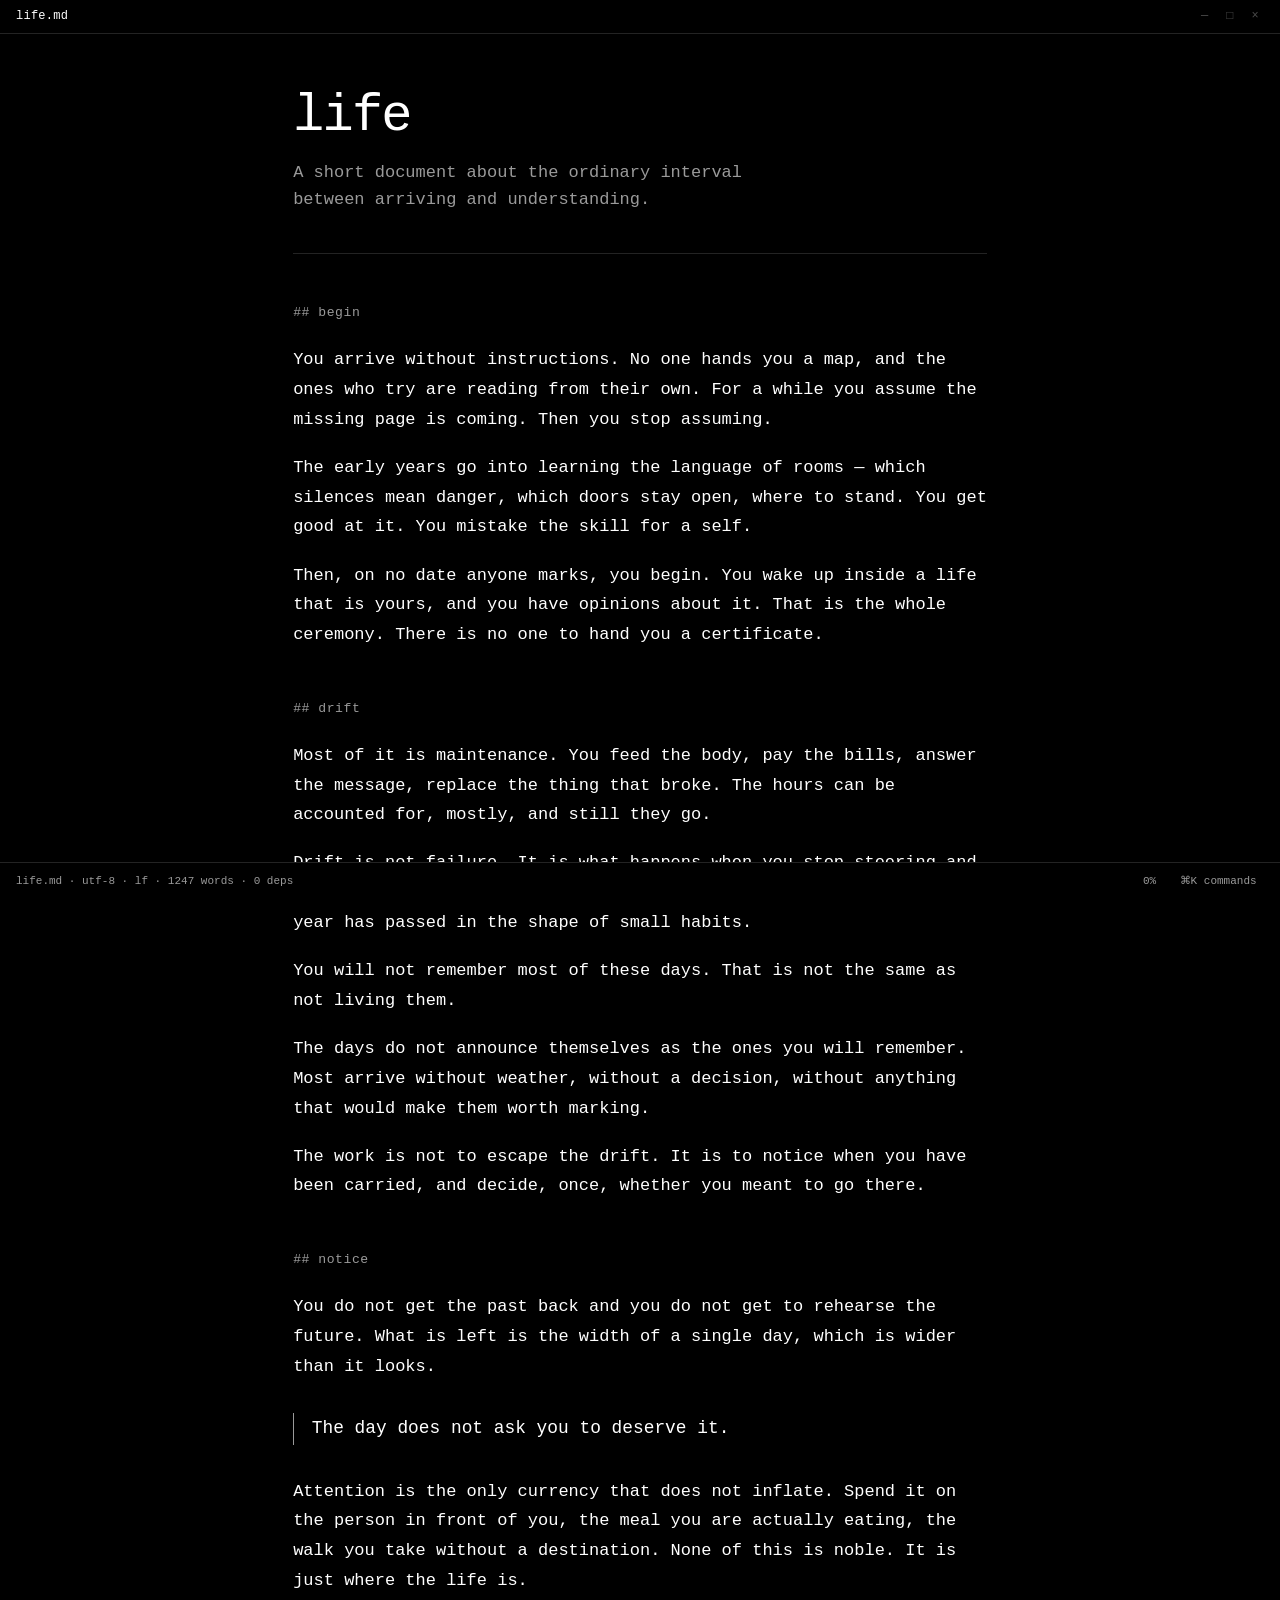
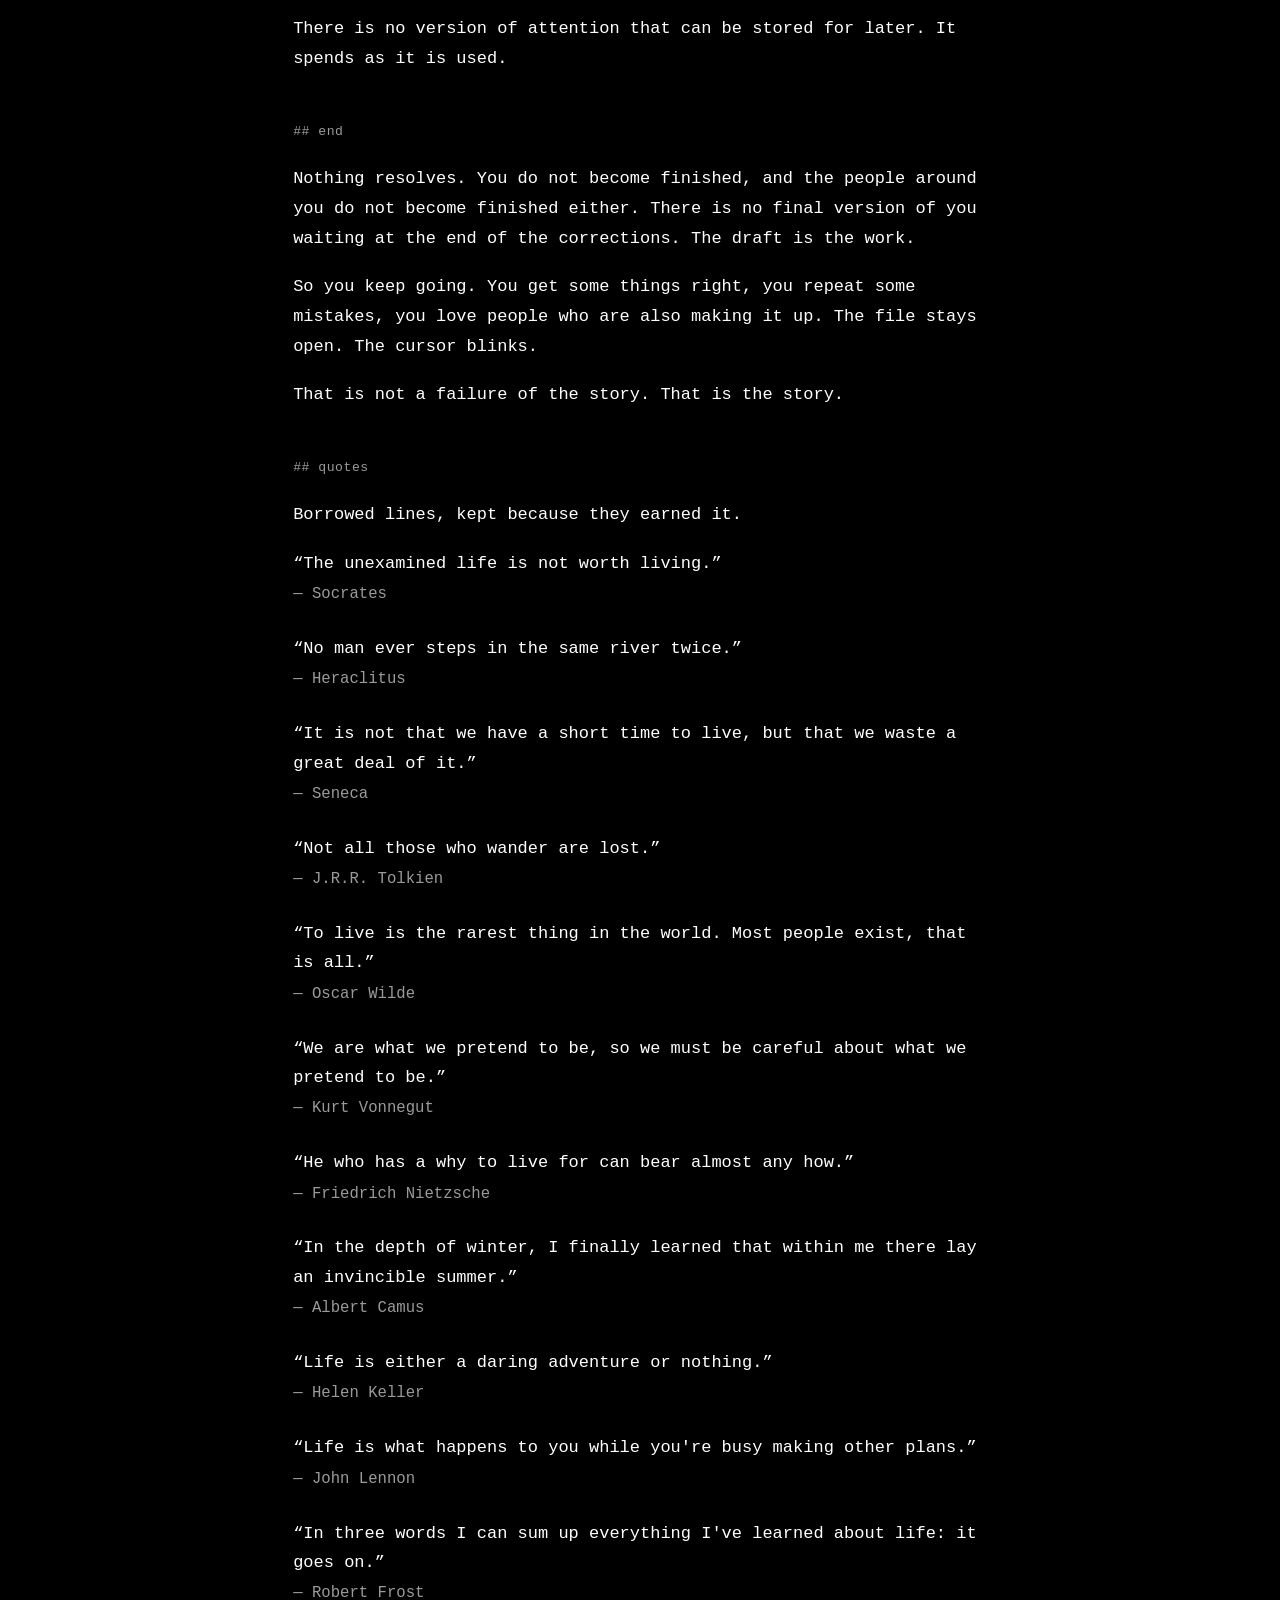
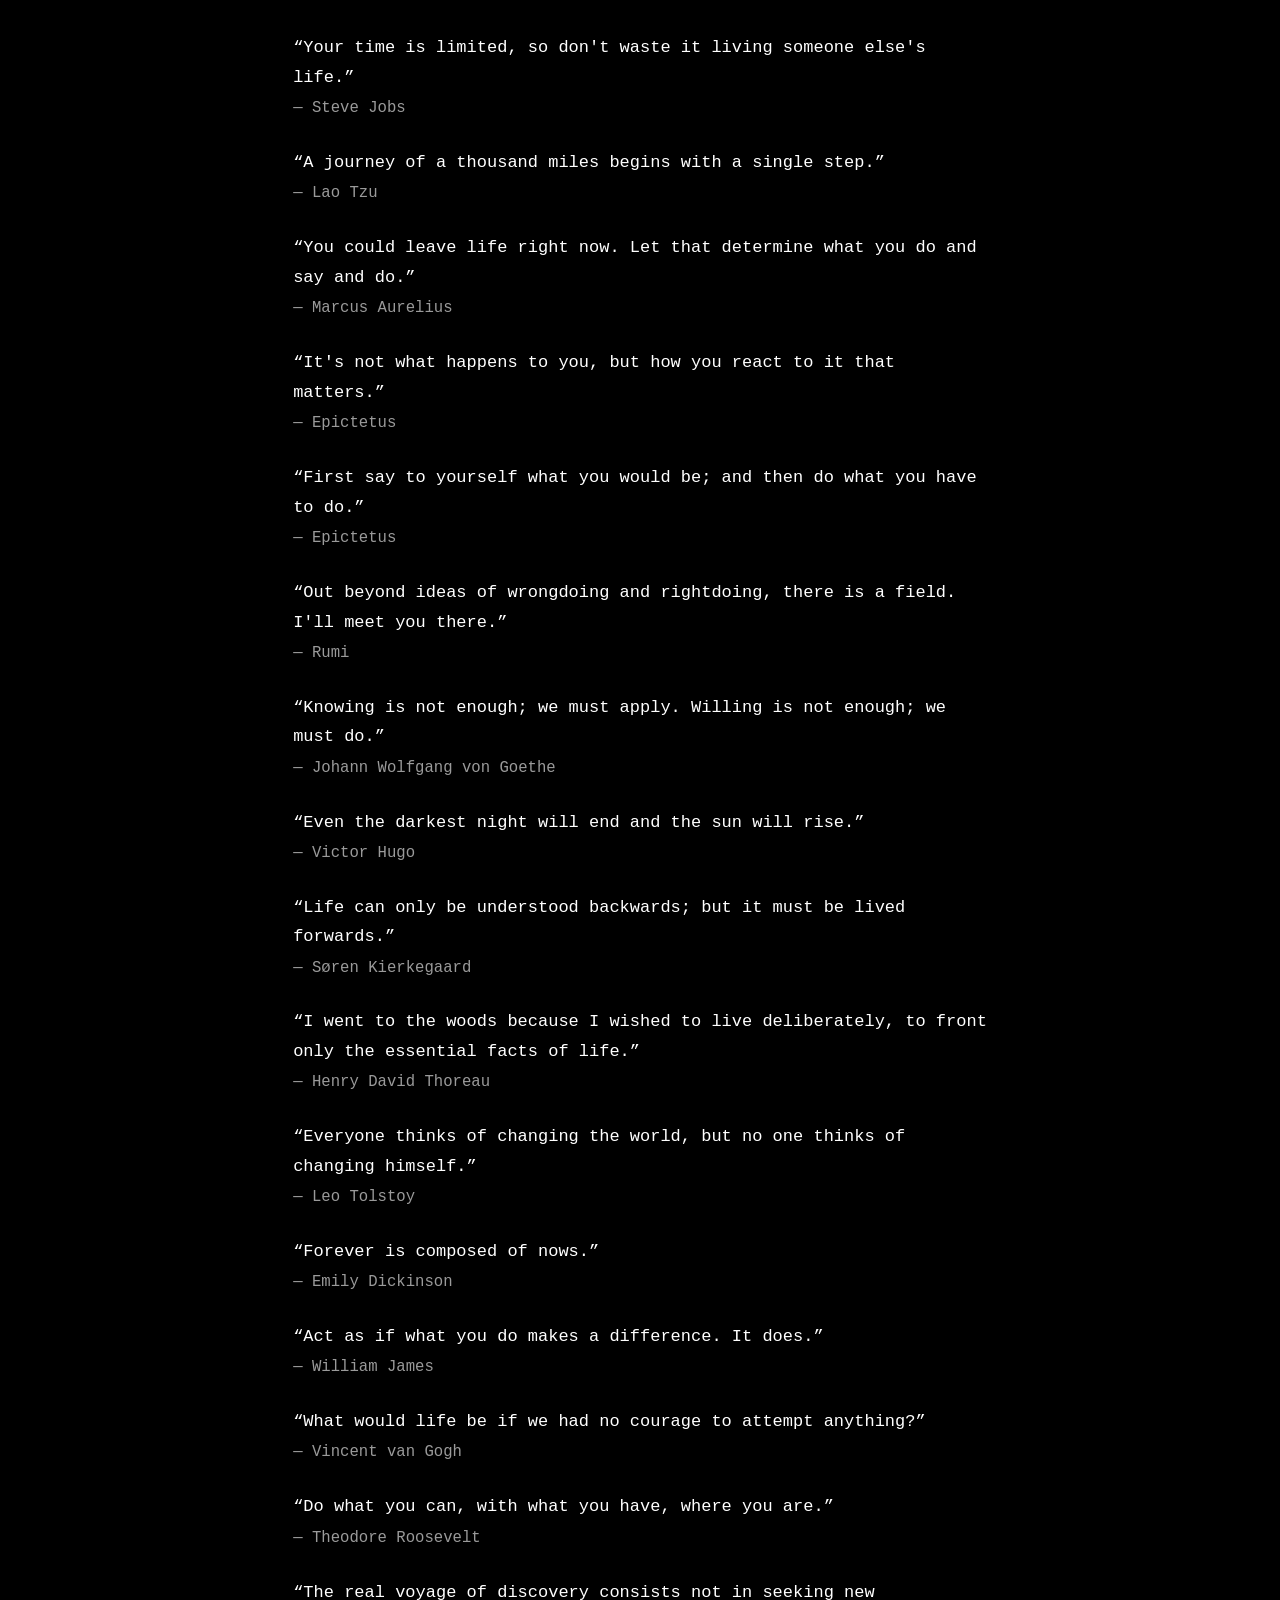
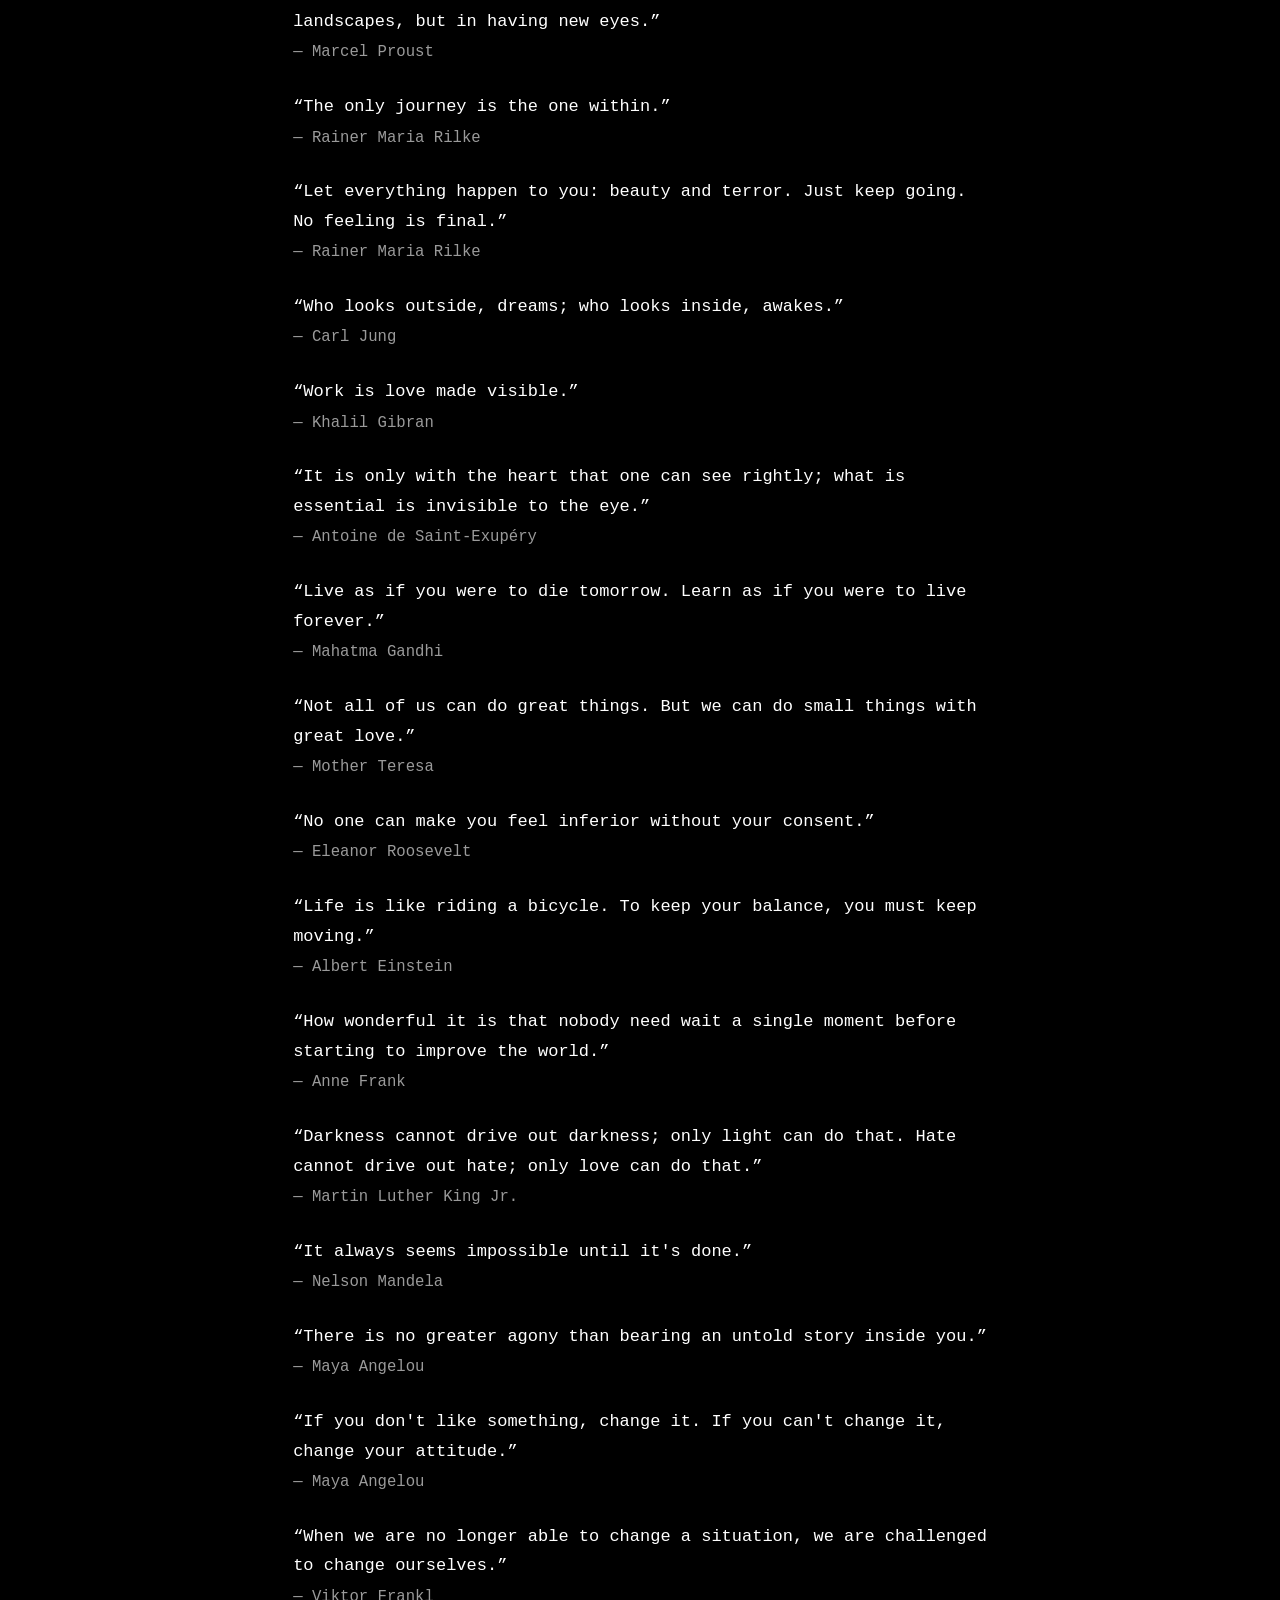
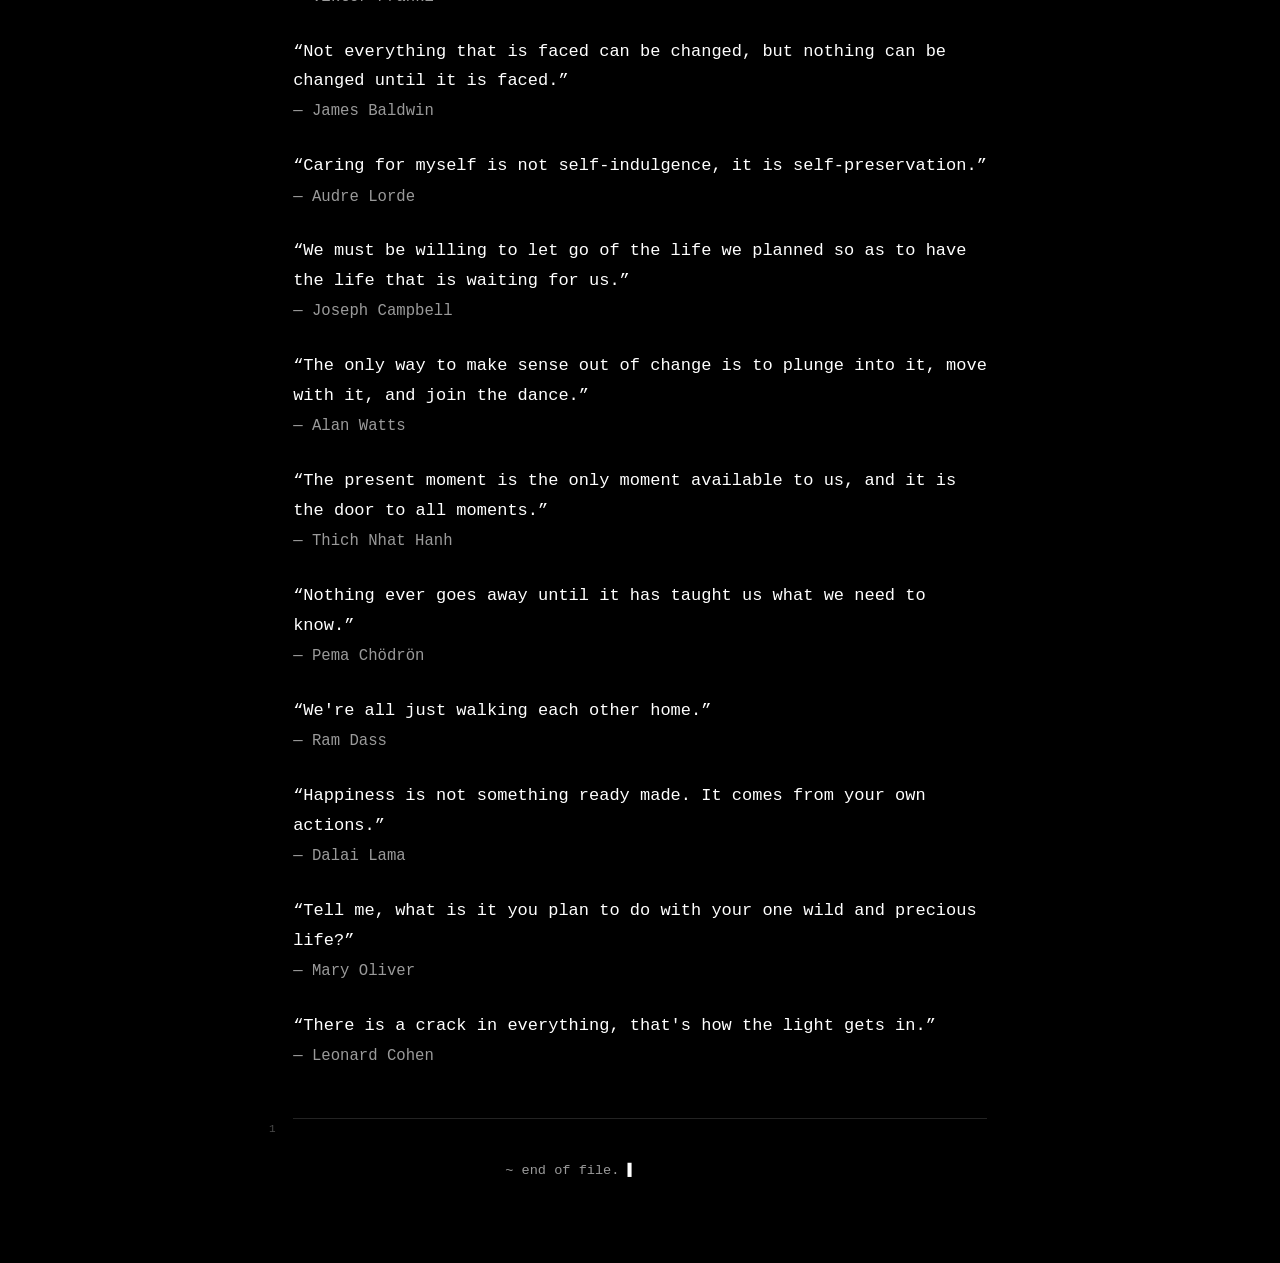
==== index.html @ 29f6c539 "feat: expand quotes section to 52 attributed lines" ====
<!doctype html>
<html lang="en">
<head>
  <meta charset="utf-8">
  <meta name="viewport" content="width=device-width, initial-scale=1">
  <title>life — a file</title>
  <meta name="description" content="A short, monochrome single page about arriving, drifting, and noticing.">
  <meta name="theme-color" content="#000000">
  <meta property="og:title" content="life — a file">
  <meta property="og:description" content="A short, monochrome single page about arriving, drifting, and noticing.">
  <meta property="og:type" content="website">
  <link rel="icon" href="data:image/svg+xml,%3Csvg xmlns='http://www.w3.org/2000/svg' viewBox='0 0 16 16'%3E%3Crect width='16' height='16' fill='%23000'/%3E%3Crect x='3' y='7' width='10' height='2' fill='%23fff'/%3E%3Crect x='11' y='4' width='2' height='5' fill='%23fff'/%3E%3C/svg%3E">
  <link rel="stylesheet" href="style.css">
  <script>
    try {
      if (localStorage.getItem('life:invert') === '1') {
        document.documentElement.setAttribute('data-inverted', '');
        var m = document.querySelector('meta[name="theme-color"]');
        if (m) m.setAttribute('content', '#ffffff');
      }
    } catch (e) {}
  </script>
</head>
<body>
  <a class="skip" href="#main">Skip to content</a>

  <header class="titlebar">
    <span class="filename">life.md</span>
    <span class="winbtns" aria-hidden="true">— □ ×</span>
  </header>

  <main id="main">
    <article class="doc">

      <section class="hero" aria-labelledby="title">
        <div class="hero-text">
          <h1 id="title">life</h1>
          <p class="lede">A short document about the ordinary interval between arriving and understanding.</p>
        </div>
      </section>

      <section id="begin" aria-labelledby="h-begin">
        <h2 id="h-begin">## begin</h2>
        <p>You arrive without instructions. No one hands you a map, and the ones who try are reading from their own. For a while you assume the missing page is coming. Then you stop assuming.</p>
        <p>The early years go into learning the language of rooms — which silences mean danger, which doors stay open, where to stand. You get good at it. You mistake the skill for a self.</p>
        <p>Then, on no date anyone marks, you begin. You wake up inside a life that is yours, and you have opinions about it. That is the whole ceremony. There is no one to hand you a certificate.</p>
      </section>

      <section id="drift" aria-labelledby="h-drift">
        <h2 id="h-drift">## drift</h2>
        <p>Most of it is maintenance. You feed the body, pay the bills, answer the message, replace the thing that broke. The hours can be accounted for, mostly, and still they go.</p>
        <p>Drift is not failure. It is what happens when you stop steering and the current is kind enough to keep you afloat. You look up and a year has passed in the shape of small habits.</p>
        <p>You will not remember most of these days. That is not the same as not living them.</p>
        <p>The days do not announce themselves as the ones you will remember. Most arrive without weather, without a decision, without anything that would make them worth marking.</p>
        <p>The work is not to escape the drift. It is to notice when you have been carried, and decide, once, whether you meant to go there.</p>
      </section>

      <section id="notice" aria-labelledby="h-notice">
        <h2 id="h-notice">## notice</h2>
        <p>You do not get the past back and you do not get to rehearse the future. What is left is the width of a single day, which is wider than it looks.</p>
        <blockquote><p>The day does not ask you to deserve it.</p></blockquote>
        <p>Attention is the only currency that does not inflate. Spend it on the person in front of you, the meal you are actually eating, the walk you take without a destination. None of this is noble. It is just where the life is.</p>
        <p>There is no version of attention that can be stored for later. It spends as it is used.</p>
      </section>

      <section id="end" aria-labelledby="h-end">
        <h2 id="h-end">## end</h2>
        <p>Nothing resolves. You do not become finished, and the people around you do not become finished either. There is no final version of you waiting at the end of the corrections. The draft is the work.</p>
        <p>So you keep going. You get some things right, you repeat some mistakes, you love people who are also making it up. The file stays open. The cursor blinks.</p>
        <p>That is not a failure of the story. That is the story.</p>
      </section>

      <section id="quotes" aria-labelledby="h-quotes">
        <h2 id="h-quotes">## quotes</h2>
        <p>Borrowed lines, kept because they earned it.</p>
        <p class="quote">&ldquo;The unexamined life is not worth living.&rdquo;<span class="quote-by">&mdash; Socrates</span></p>
        <p class="quote">&ldquo;No man ever steps in the same river twice.&rdquo;<span class="quote-by">&mdash; Heraclitus</span></p>
        <p class="quote">&ldquo;It is not that we have a short time to live, but that we waste a great deal of it.&rdquo;<span class="quote-by">&mdash; Seneca</span></p>
        <p class="quote">&ldquo;Not all those who wander are lost.&rdquo;<span class="quote-by">&mdash; J.R.R. Tolkien</span></p>
        <p class="quote">&ldquo;To live is the rarest thing in the world. Most people exist, that is all.&rdquo;<span class="quote-by">&mdash; Oscar Wilde</span></p>
        <p class="quote">&ldquo;We are what we pretend to be, so we must be careful about what we pretend to be.&rdquo;<span class="quote-by">&mdash; Kurt Vonnegut</span></p>
        <p class="quote">&ldquo;He who has a why to live for can bear almost any how.&rdquo;<span class="quote-by">&mdash; Friedrich Nietzsche</span></p>
        <p class="quote">&ldquo;In the depth of winter, I finally learned that within me there lay an invincible summer.&rdquo;<span class="quote-by">&mdash; Albert Camus</span></p>
        <p class="quote">&ldquo;Life is either a daring adventure or nothing.&rdquo;<span class="quote-by">&mdash; Helen Keller</span></p>
        <p class="quote">&ldquo;Life is what happens to you while you're busy making other plans.&rdquo;<span class="quote-by">&mdash; John Lennon</span></p>
        <p class="quote">&ldquo;In three words I can sum up everything I've learned about life: it goes on.&rdquo;<span class="quote-by">&mdash; Robert Frost</span></p>
        <p class="quote">&ldquo;Your time is limited, so don't waste it living someone else's life.&rdquo;<span class="quote-by">&mdash; Steve Jobs</span></p>
        <p class="quote">&ldquo;A journey of a thousand miles begins with a single step.&rdquo;<span class="quote-by">&mdash; Lao Tzu</span></p>
        <p class="quote">&ldquo;You could leave life right now. Let that determine what you do and say and do.&rdquo;<span class="quote-by">&mdash; Marcus Aurelius</span></p>
        <p class="quote">&ldquo;It's not what happens to you, but how you react to it that matters.&rdquo;<span class="quote-by">&mdash; Epictetus</span></p>
        <p class="quote">&ldquo;First say to yourself what you would be; and then do what you have to do.&rdquo;<span class="quote-by">&mdash; Epictetus</span></p>
        <p class="quote">&ldquo;Out beyond ideas of wrongdoing and rightdoing, there is a field. I'll meet you there.&rdquo;<span class="quote-by">&mdash; Rumi</span></p>
        <p class="quote">&ldquo;Knowing is not enough; we must apply. Willing is not enough; we must do.&rdquo;<span class="quote-by">&mdash; Johann Wolfgang von Goethe</span></p>
        <p class="quote">&ldquo;Even the darkest night will end and the sun will rise.&rdquo;<span class="quote-by">&mdash; Victor Hugo</span></p>
        <p class="quote">&ldquo;Life can only be understood backwards; but it must be lived forwards.&rdquo;<span class="quote-by">&mdash; S&oslash;ren Kierkegaard</span></p>
        <p class="quote">&ldquo;I went to the woods because I wished to live deliberately, to front only the essential facts of life.&rdquo;<span class="quote-by">&mdash; Henry David Thoreau</span></p>
        <p class="quote">&ldquo;Everyone thinks of changing the world, but no one thinks of changing himself.&rdquo;<span class="quote-by">&mdash; Leo Tolstoy</span></p>
        <p class="quote">&ldquo;Forever is composed of nows.&rdquo;<span class="quote-by">&mdash; Emily Dickinson</span></p>
        <p class="quote">&ldquo;Act as if what you do makes a difference. It does.&rdquo;<span class="quote-by">&mdash; William James</span></p>
        <p class="quote">&ldquo;What would life be if we had no courage to attempt anything?&rdquo;<span class="quote-by">&mdash; Vincent van Gogh</span></p>
        <p class="quote">&ldquo;Do what you can, with what you have, where you are.&rdquo;<span class="quote-by">&mdash; Theodore Roosevelt</span></p>
        <p class="quote">&ldquo;The real voyage of discovery consists not in seeking new landscapes, but in having new eyes.&rdquo;<span class="quote-by">&mdash; Marcel Proust</span></p>
        <p class="quote">&ldquo;The only journey is the one within.&rdquo;<span class="quote-by">&mdash; Rainer Maria Rilke</span></p>
        <p class="quote">&ldquo;Let everything happen to you: beauty and terror. Just keep going. No feeling is final.&rdquo;<span class="quote-by">&mdash; Rainer Maria Rilke</span></p>
        <p class="quote">&ldquo;Who looks outside, dreams; who looks inside, awakes.&rdquo;<span class="quote-by">&mdash; Carl Jung</span></p>
        <p class="quote">&ldquo;Work is love made visible.&rdquo;<span class="quote-by">&mdash; Khalil Gibran</span></p>
        <p class="quote">&ldquo;It is only with the heart that one can see rightly; what is essential is invisible to the eye.&rdquo;<span class="quote-by">&mdash; Antoine de Saint-Exup&eacute;ry</span></p>
        <p class="quote">&ldquo;Live as if you were to die tomorrow. Learn as if you were to live forever.&rdquo;<span class="quote-by">&mdash; Mahatma Gandhi</span></p>
        <p class="quote">&ldquo;Not all of us can do great things. But we can do small things with great love.&rdquo;<span class="quote-by">&mdash; Mother Teresa</span></p>
        <p class="quote">&ldquo;No one can make you feel inferior without your consent.&rdquo;<span class="quote-by">&mdash; Eleanor Roosevelt</span></p>
        <p class="quote">&ldquo;Life is like riding a bicycle. To keep your balance, you must keep moving.&rdquo;<span class="quote-by">&mdash; Albert Einstein</span></p>
        <p class="quote">&ldquo;How wonderful it is that nobody need wait a single moment before starting to improve the world.&rdquo;<span class="quote-by">&mdash; Anne Frank</span></p>
        <p class="quote">&ldquo;Darkness cannot drive out darkness; only light can do that. Hate cannot drive out hate; only love can do that.&rdquo;<span class="quote-by">&mdash; Martin Luther King Jr.</span></p>
        <p class="quote">&ldquo;It always seems impossible until it's done.&rdquo;<span class="quote-by">&mdash; Nelson Mandela</span></p>
        <p class="quote">&ldquo;There is no greater agony than bearing an untold story inside you.&rdquo;<span class="quote-by">&mdash; Maya Angelou</span></p>
        <p class="quote">&ldquo;If you don't like something, change it. If you can't change it, change your attitude.&rdquo;<span class="quote-by">&mdash; Maya Angelou</span></p>
        <p class="quote">&ldquo;When we are no longer able to change a situation, we are challenged to change ourselves.&rdquo;<span class="quote-by">&mdash; Viktor Frankl</span></p>
        <p class="quote">&ldquo;Not everything that is faced can be changed, but nothing can be changed until it is faced.&rdquo;<span class="quote-by">&mdash; James Baldwin</span></p>
        <p class="quote">&ldquo;Caring for myself is not self-indulgence, it is self-preservation.&rdquo;<span class="quote-by">&mdash; Audre Lorde</span></p>
        <p class="quote">&ldquo;We must be willing to let go of the life we planned so as to have the life that is waiting for us.&rdquo;<span class="quote-by">&mdash; Joseph Campbell</span></p>
        <p class="quote">&ldquo;The only way to make sense out of change is to plunge into it, move with it, and join the dance.&rdquo;<span class="quote-by">&mdash; Alan Watts</span></p>
        <p class="quote">&ldquo;The present moment is the only moment available to us, and it is the door to all moments.&rdquo;<span class="quote-by">&mdash; Thich Nhat Hanh</span></p>
        <p class="quote">&ldquo;Nothing ever goes away until it has taught us what we need to know.&rdquo;<span class="quote-by">&mdash; Pema Ch&ouml;dr&ouml;n</span></p>
        <p class="quote">&ldquo;We're all just walking each other home.&rdquo;<span class="quote-by">&mdash; Ram Dass</span></p>
        <p class="quote">&ldquo;Happiness is not something ready made. It comes from your own actions.&rdquo;<span class="quote-by">&mdash; Dalai Lama</span></p>
        <p class="quote">&ldquo;Tell me, what is it you plan to do with your one wild and precious life?&rdquo;<span class="quote-by">&mdash; Mary Oliver</span></p>
        <p class="quote">&ldquo;There is a crack in everything, that's how the light gets in.&rdquo;<span class="quote-by">&mdash; Leonard Cohen</span></p>
      </section>

      <div class="ending">
        <p class="eof">~ end of file. <span class="cursor" aria-hidden="true">▌</span></p>
      </div>

    </article>
  </main>

  <footer class="statusbar">
    <span class="status-info" aria-hidden="true">life.md · utf-8 · lf · <span id="words">493</span> words · 0 deps</span>
    <span class="status-right">
      <span class="status-info" id="progress" aria-hidden="true">0%</span>
      <button type="button" class="cmd-btn" id="open-palette" aria-haspopup="dialog">⌘K commands</button>
    </span>
  </footer>

  <dialog id="palette" aria-label="Command palette">
    <input id="palette-input" type="text" placeholder="type a command…" autocomplete="off" spellcheck="false" role="combobox" aria-autocomplete="list" aria-controls="palette-list" aria-expanded="true">
    <ul id="palette-list" role="listbox" aria-label="Commands"></ul>
    <p class="palette-hint">↑↓ move · ↵ run · esc close</p>
  </dialog>

  <dialog id="help" aria-label="Keyboard shortcuts">
    <div class="help-body">
      <h2>keys</h2>
      <dl>
        <dt>⌘K / ctrl+k</dt><dd>command palette</dd>
        <dt>j / k</dt><dd>next / previous section</dd>
        <dt>g g</dt><dd>back to top</dd>
        <dt>esc</dt><dd>close</dd>
      </dl>
      <button type="button" class="cmd-btn" id="close-help">close</button>
    </div>
  </dialog>

  <script src="main.js" defer></script>
</body>
</html>
---- style.css ----
/* life — monochrome single page */

:root {
  --bg: #000;
  --fg: #fff;
  --dim: #9a9a9a;
  --faint: #4a4a4a;
  --line: #232323;
  --pad: clamp(1.25rem, 5vw, 4rem);
  --measure: 68ch;
  --font: ui-monospace, "SF Mono", "JetBrains Mono", Menlo, Consolas, "Liberation Mono", monospace;
}

[data-inverted] {
  --bg: #fff;
  --fg: #000;
  --dim: #555;
  --faint: #999;
  --line: #d8d8d8;
}

*,
*::before,
*::after {
  box-sizing: border-box;
}

html {
  background: var(--bg);
  color-scheme: dark;
}

[data-inverted] {
  color-scheme: light;
}

body {
  margin: 0;
  padding-bottom: 3rem;
  background: var(--bg);
  color: var(--fg);
  font-family: var(--font);
  font-size: clamp(0.875rem, 1.4vw, 1.0625rem);
  line-height: 1.75;
  -webkit-font-smoothing: antialiased;
  text-rendering: optimizeLegibility;
}

::selection {
  background: var(--fg);
  color: var(--bg);
}

.skip {
  position: absolute;
  left: -9999px;
  top: 0;
  padding: 0.5rem 1rem;
  background: var(--fg);
  color: var(--bg);
  z-index: 100;
}

.skip:focus {
  left: 0.5rem;
}

:focus-visible {
  outline: 2px solid var(--fg);
  outline-offset: 2px;
}

/* ---------- chrome ---------- */

.titlebar {
  position: sticky;
  top: 0;
  z-index: 10;
  display: flex;
  align-items: center;
  justify-content: space-between;
  height: 34px;
  padding: 0 1rem;
  background: var(--bg);
  border-bottom: 1px solid var(--line);
  font-size: 12px;
  color: var(--dim);
}

.filename {
  color: var(--fg);
  letter-spacing: 0.02em;
}

.winbtns {
  letter-spacing: 0.45em;
  color: var(--faint);
}

/* ---------- document ---------- */

.doc {
  position: relative;
  max-width: calc(var(--measure) + 8.5rem);
  margin: 0 auto;
  padding: 2.5rem max(var(--pad), 4.25rem) 2rem;
}

.doc > * {
  position: relative;
}

.doc [data-line]::before {
  content: attr(data-line);
  position: absolute;
  left: -3.5rem;
  top: 0.42em;
  width: 2.4rem;
  text-align: right;
  font-size: 11px;
  line-height: 1;
  color: var(--faint);
  font-variant-numeric: tabular-nums;
  user-select: none;
}

main section[id] {
  scroll-margin-top: 3.75rem;
}

/* ---------- hero ---------- */

.hero {
  padding: 1rem 0 2.5rem;
  border-bottom: 1px solid var(--line);
}

h1 {
  margin: 0 0 0.9rem;
  font-size: clamp(2rem, 6vw, 3.25rem);
  font-weight: 500;
  line-height: 1.05;
  letter-spacing: -0.035em;
}

.lede {
  max-width: 46ch;
  margin: 0;
  color: var(--dim);
  line-height: 1.6;
}

/* ---------- prose ---------- */

h2 {
  margin: 3rem 0 1.25rem;
  font-size: 0.82rem;
  font-weight: 400;
  letter-spacing: 0.04em;
  color: var(--dim);
}

p {
  margin: 0 0 1.15rem;
  max-width: var(--measure);
}

blockquote {
  margin: 2rem 0;
  padding: 0 0 0 1.1rem;
  border-left: 1px solid var(--dim);
  color: var(--fg);
  font-size: 1.05em;
}

blockquote p {
  margin: 0;
}

/* ---------- ending ---------- */

.ending {
  margin-top: 3rem;
  padding-top: 2.5rem;
  border-top: 1px solid var(--line);
  text-align: center;
}

.eof {
  margin: 0;
  color: var(--dim);
  font-size: 0.85rem;
}

.cursor {
  display: inline-block;
  color: var(--fg);
  animation: blink 1.06s step-end infinite;
}

@keyframes blink {
  0%, 49% { opacity: 1; }
  50%, 100% { opacity: 0; }
}

/* ---------- status bar ---------- */

.statusbar {
  position: fixed;
  right: 0;
  bottom: 0;
  left: 0;
  z-index: 10;
  display: flex;
  align-items: center;
  justify-content: space-between;
  gap: 1rem;
  padding: 0.35rem 1rem;
  background: var(--bg);
  border-top: 1px solid var(--line);
  font-size: 11px;
  color: var(--dim);
}

.status-right {
  display: flex;
  align-items: center;
  gap: 1rem;
}

.cmd-btn {
  padding: 0.15rem 0.4rem;
  background: none;
  border: 1px solid transparent;
  color: var(--dim);
  font: inherit;
  cursor: pointer;
}

.cmd-btn:hover,
.cmd-btn:focus-visible {
  background: var(--fg);
  color: var(--bg);
  border-color: var(--fg);
}

/* ---------- command palette ---------- */

dialog {
  width: min(480px, calc(100vw - 2rem));
  margin: 14vh auto auto;
  padding: 0;
  background: var(--bg);
  color: var(--fg);
  border: 1px solid var(--line);
  font-family: var(--font);
  font-size: 13px;
}

dialog::backdrop {
  background: rgba(0, 0, 0, 0.65);
}

[data-inverted] dialog::backdrop {
  background: rgba(255, 255, 255, 0.6);
}

#palette-input {
  display: block;
  width: 100%;
  padding: 0.9rem 1rem;
  background: transparent;
  border: 0;
  border-bottom: 1px solid var(--line);
  color: var(--fg);
  font: inherit;
  font-size: 14px;
}

#palette-input::placeholder {
  color: var(--faint);
}

#palette-input:focus {
  outline: none;
}

#palette-list {
  max-height: 40vh;
  margin: 0;
  padding: 0.35rem 0;
  overflow-y: auto;
  list-style: none;
}

#palette-list li {
  display: flex;
  align-items: baseline;
  justify-content: space-between;
  gap: 1rem;
  padding: 0.45rem 1rem;
  color: var(--dim);
  cursor: pointer;
}

#palette-list li[aria-selected="true"] {
  background: var(--fg);
  color: var(--bg);
}

#palette-list code {
  color: inherit;
  font-size: 13px;
}

#palette-list span {
  font-size: 11px;
  opacity: 0.8;
}

.palette-hint {
  margin: 0;
  padding: 0.5rem 1rem;
  border-top: 1px solid var(--line);
  color: var(--faint);
  font-size: 11px;
}

.help-body {
  padding: 1.25rem;
}

.help-body h2 {
  margin: 0 0 1rem;
}

.help-body dl {
  display: grid;
  grid-template-columns: auto 1fr;
  gap: 0.4rem 1.25rem;
  margin: 0 0 1.25rem;
  font-size: 12px;
}

.help-body dt {
  color: var(--fg);
}

.help-body dd {
  margin: 0;
  color: var(--dim);
}

/* ---------- utilities ---------- */

.sr-only {
  position: absolute;
  width: 1px;
  height: 1px;
  margin: -1px;
  padding: 0;
  overflow: hidden;
  clip: rect(0 0 0 0);
  white-space: nowrap;
  border: 0;
}

/* ---------- quotes ---------- */

.quote {
  margin: 0 0 1.6rem;
  max-width: var(--measure);
}

.quote-by {
  display: block;
  margin-top: 0.15rem;
  color: var(--dim);
  font-size: 0.92em;
}

/* ---------- responsive ---------- */

@media (max-width: 900px) {
  .doc [data-line]::before {
    display: none;
  }

  .doc {
    padding-left: var(--pad);
    padding-right: var(--pad);
  }
}

@media (max-width: 540px) {
  .statusbar > .status-info {
    display: none;
  }
}

/* ---------- reduced motion ---------- */

@media (prefers-reduced-motion: reduce) {
  *,
  *::before,
  *::after {
    animation-duration: 0.001ms !important;
    animation-iteration-count: 1 !important;
    transition-duration: 0.001ms !important;
    scroll-behavior: auto !important;
  }

  .cursor {
    animation: none;
    opacity: 1;
  }
}

/* ---------- print ---------- */

@media print {
  :root,
  [data-inverted] {
    --bg: #fff;
    --fg: #000;
    --dim: #444;
    --line: #bbb;
  }

  body {
    padding: 0;
  }

  .titlebar,
  .statusbar,
  .skip,
  dialog,
  .cursor {
    display: none !important;
  }

  .doc [data-line]::before {
    display: none;
  }

  a {
    color: inherit;
  }
}
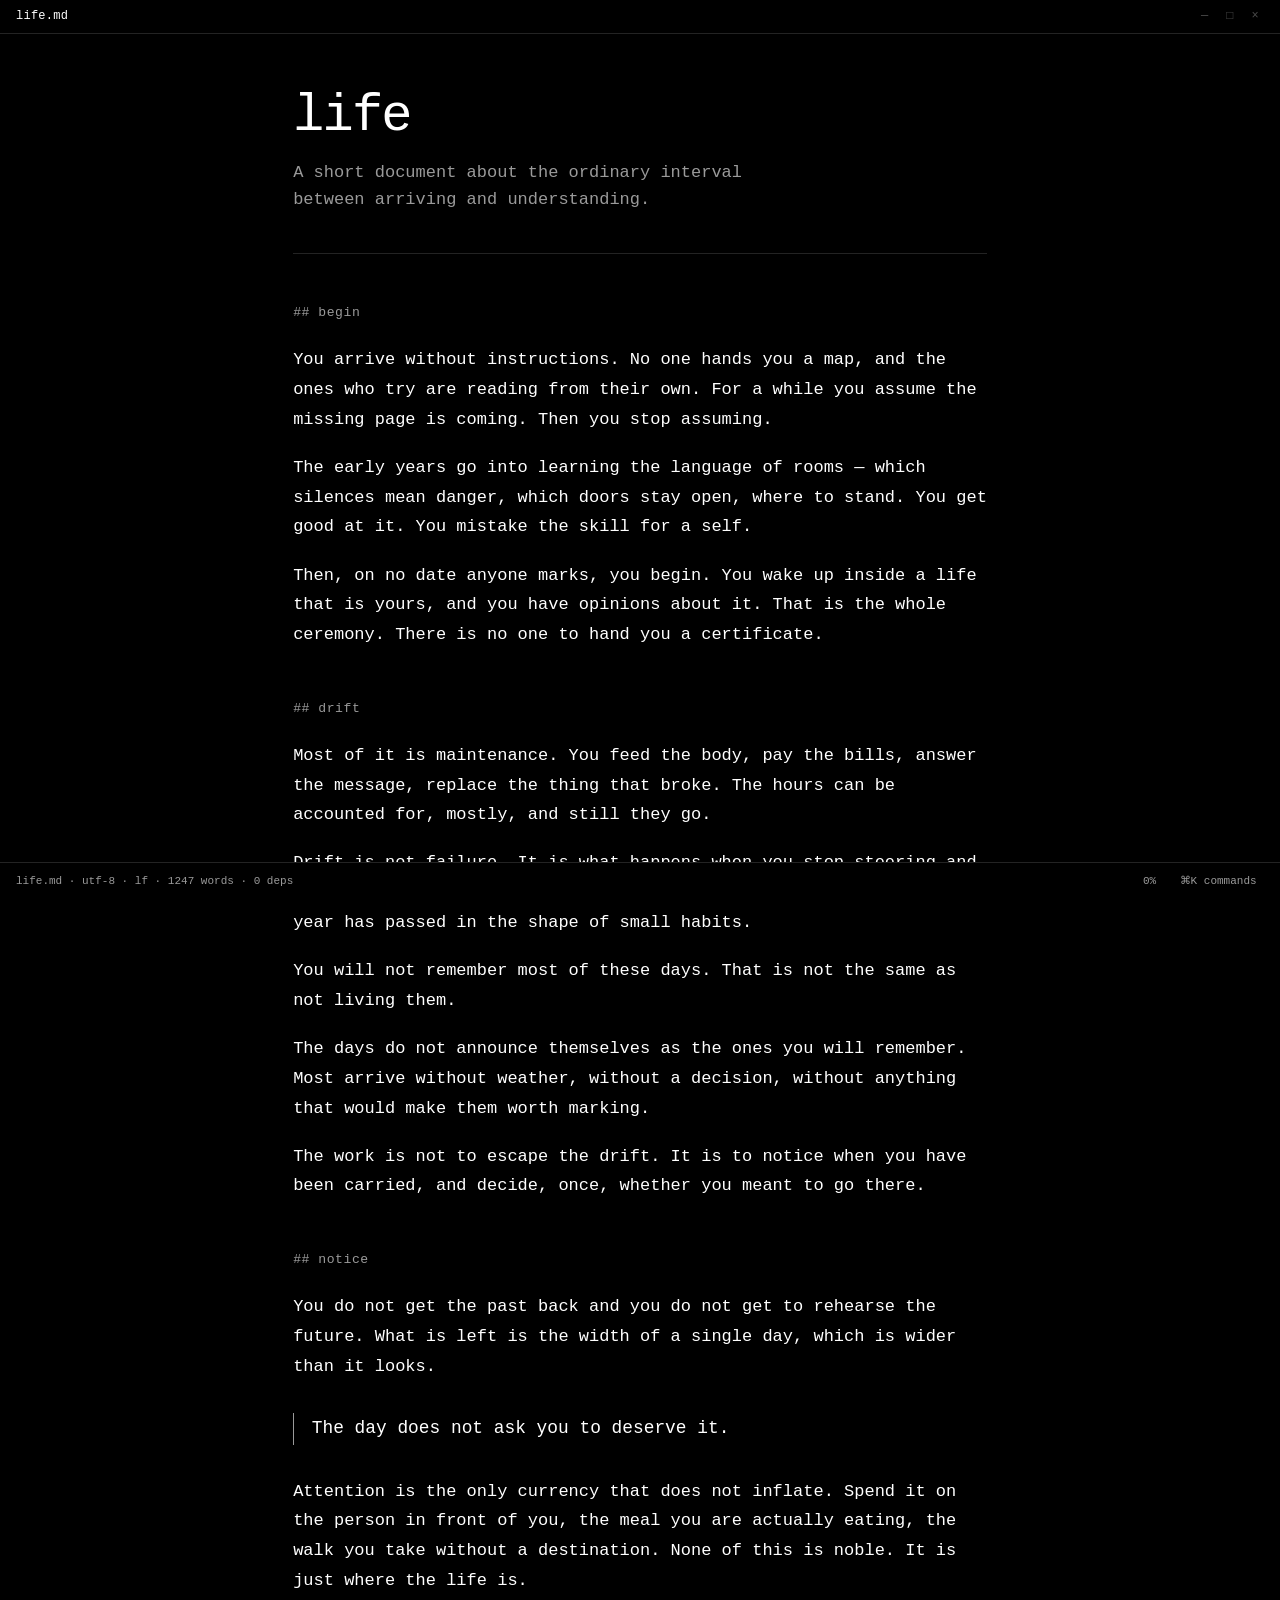
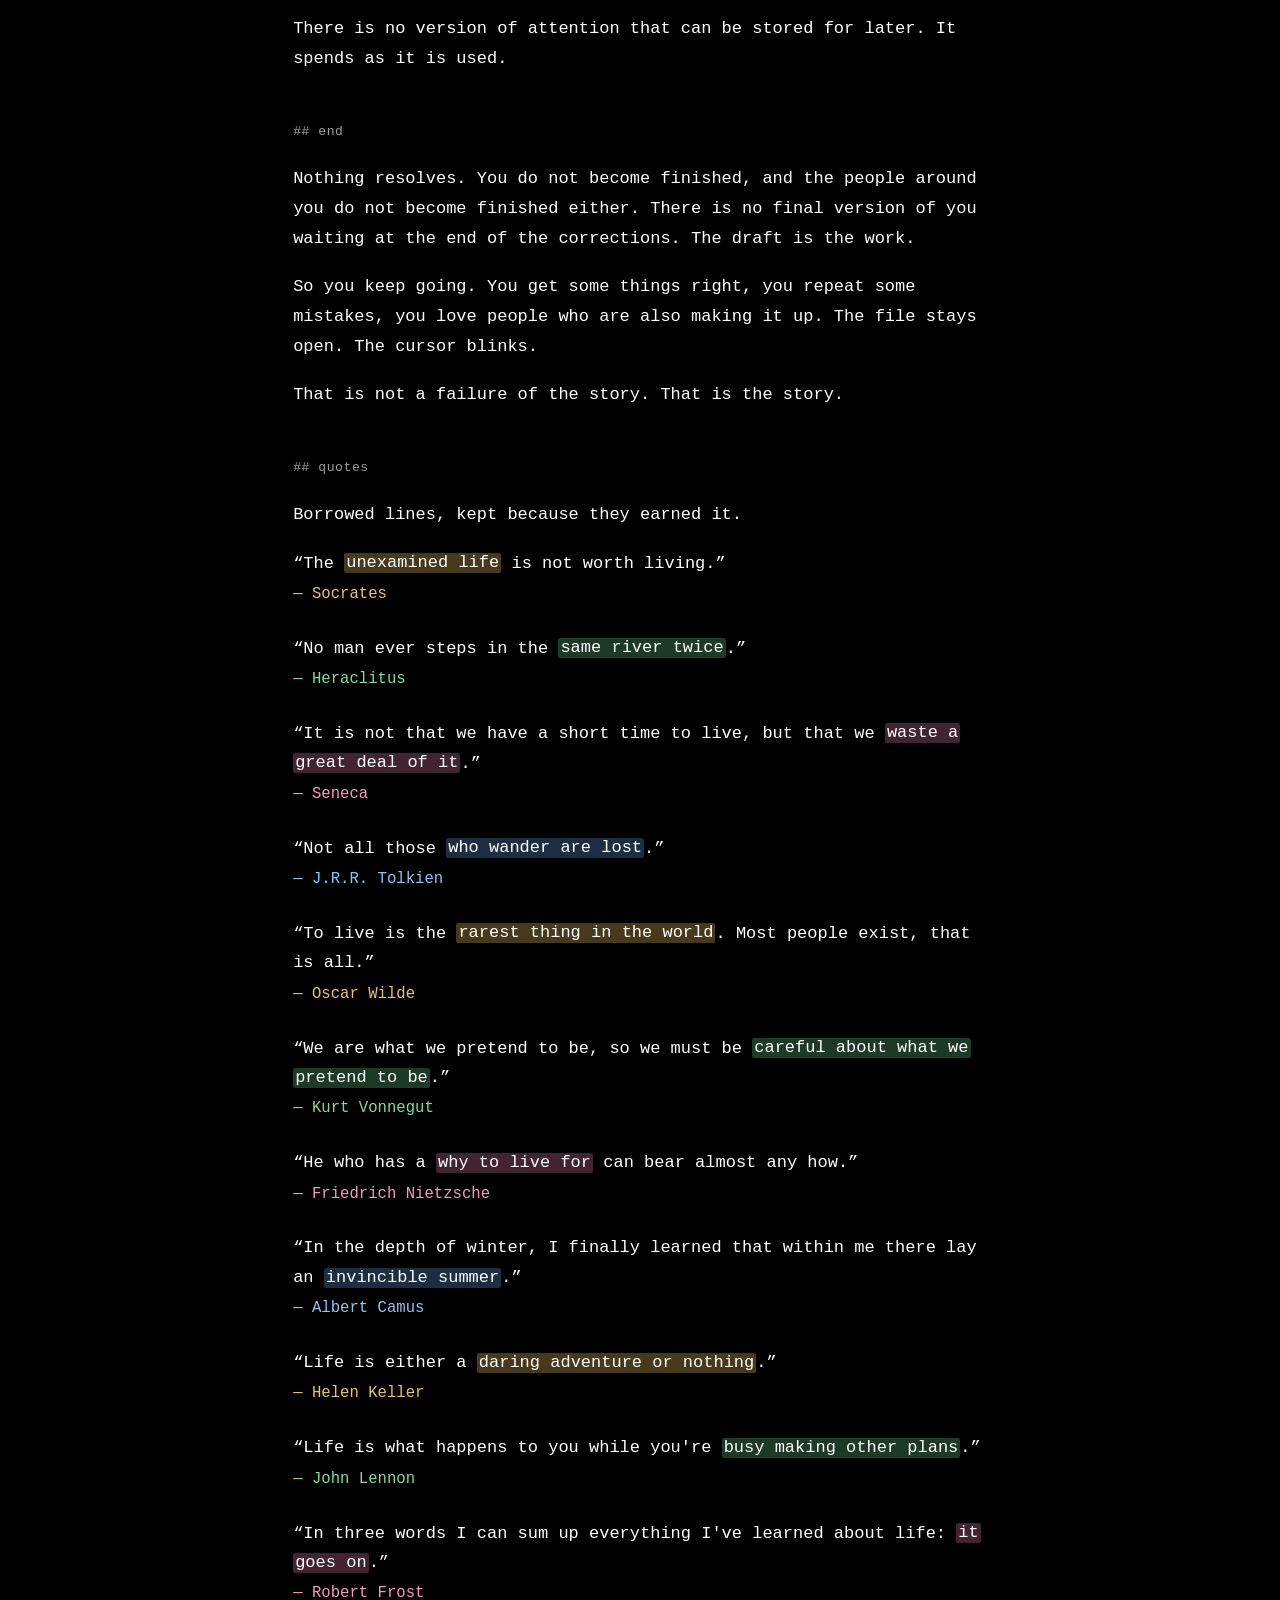
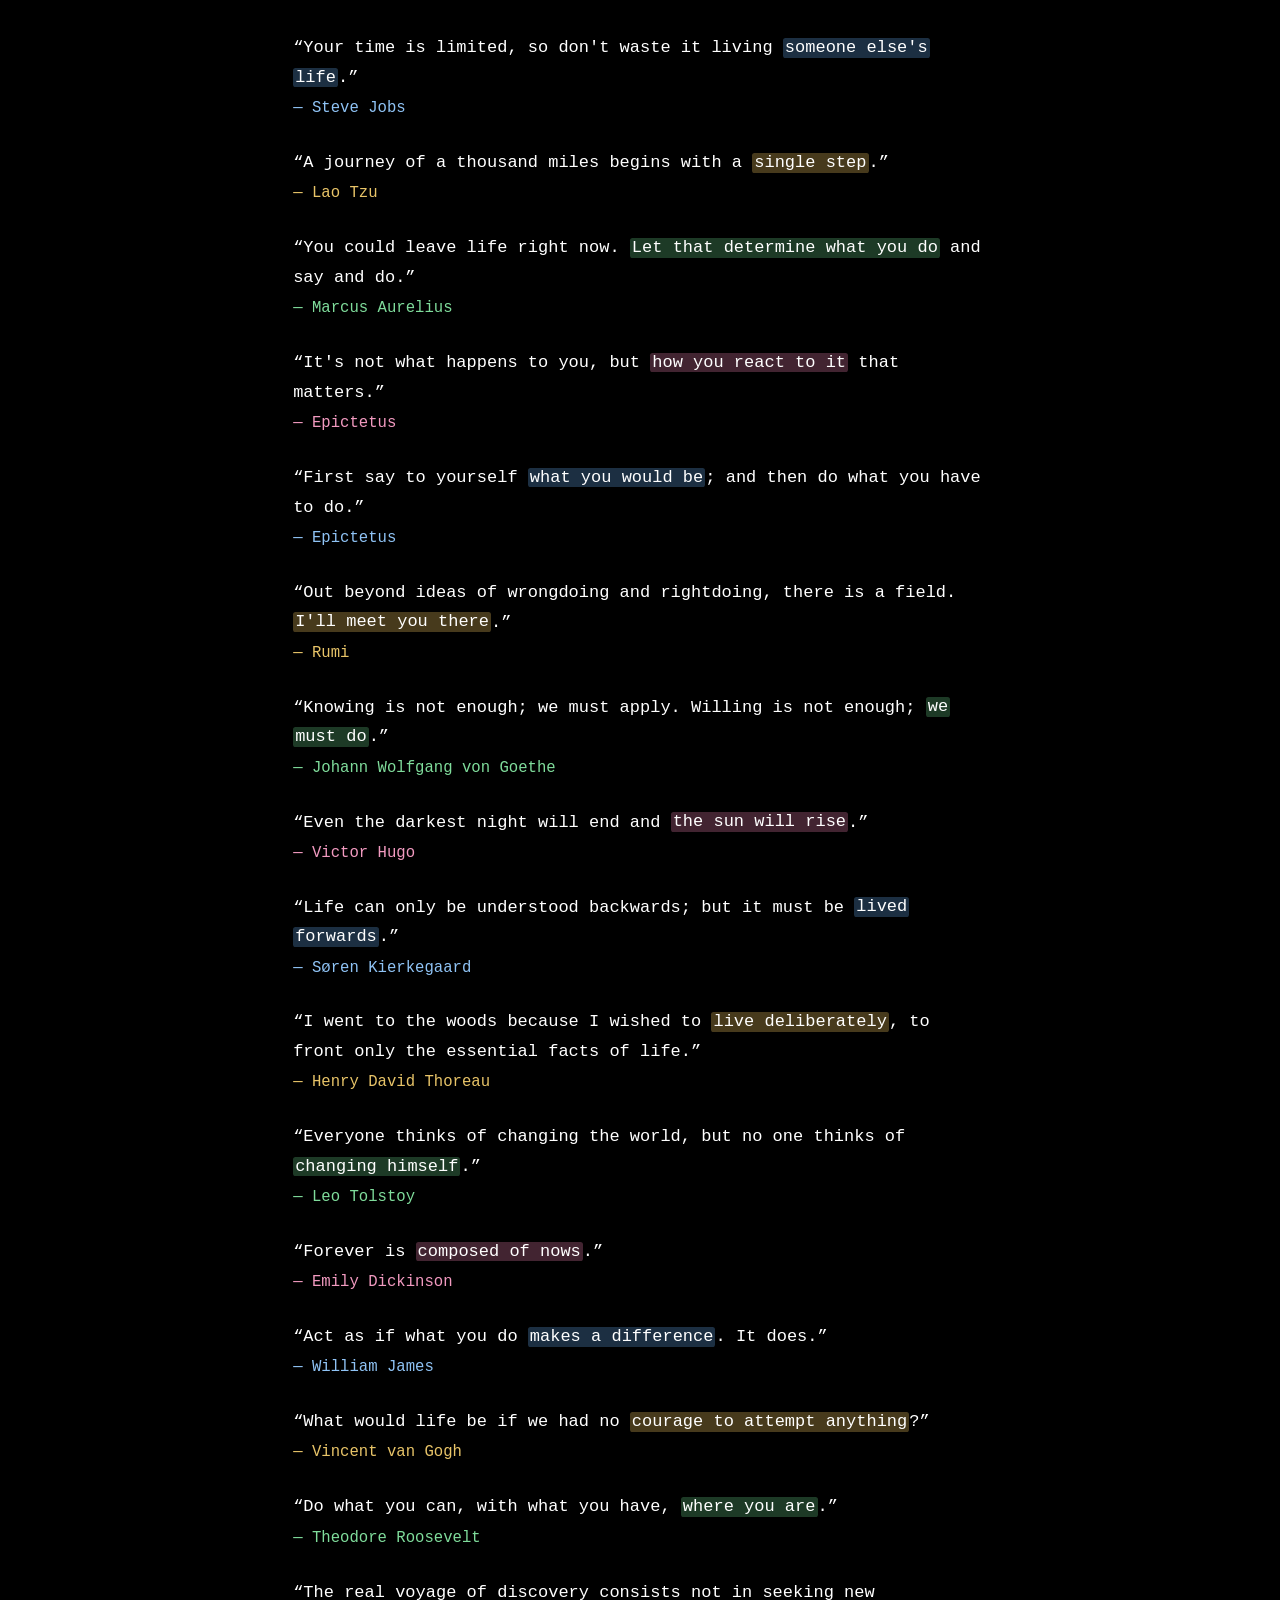
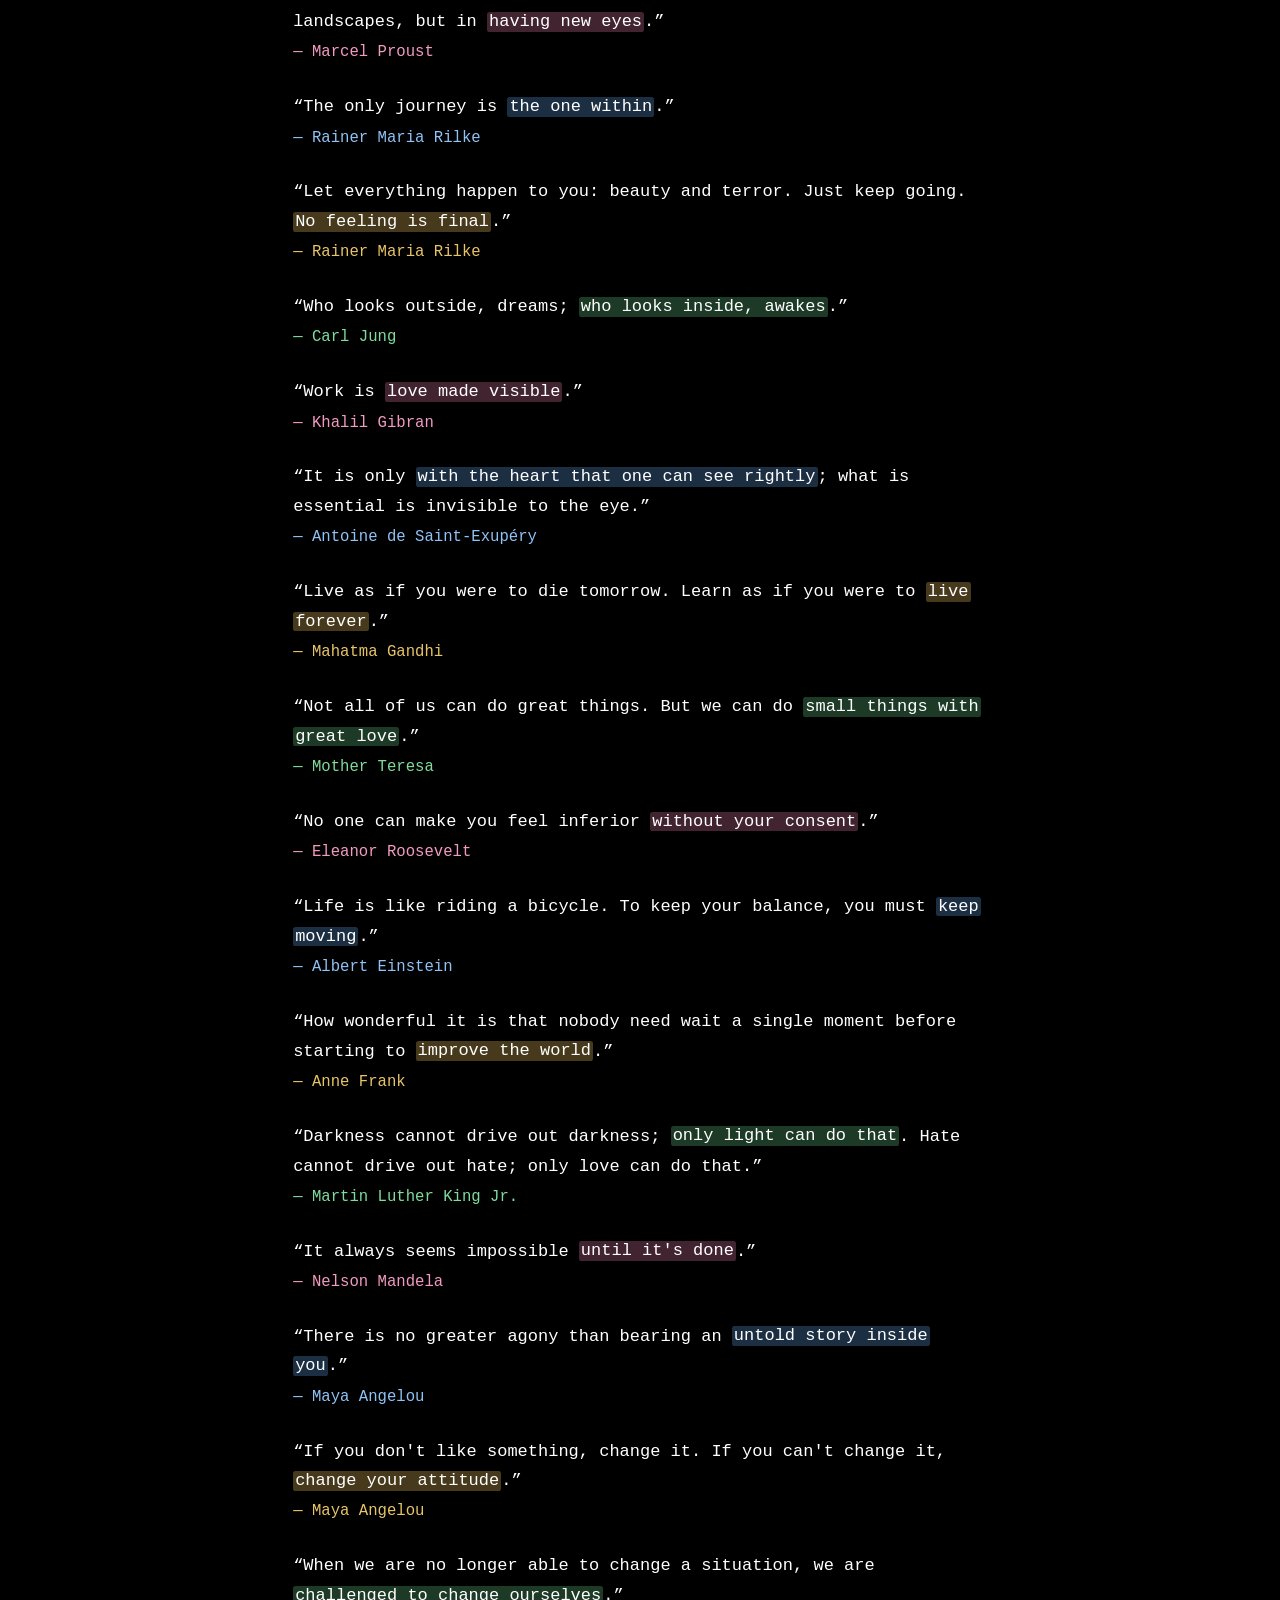
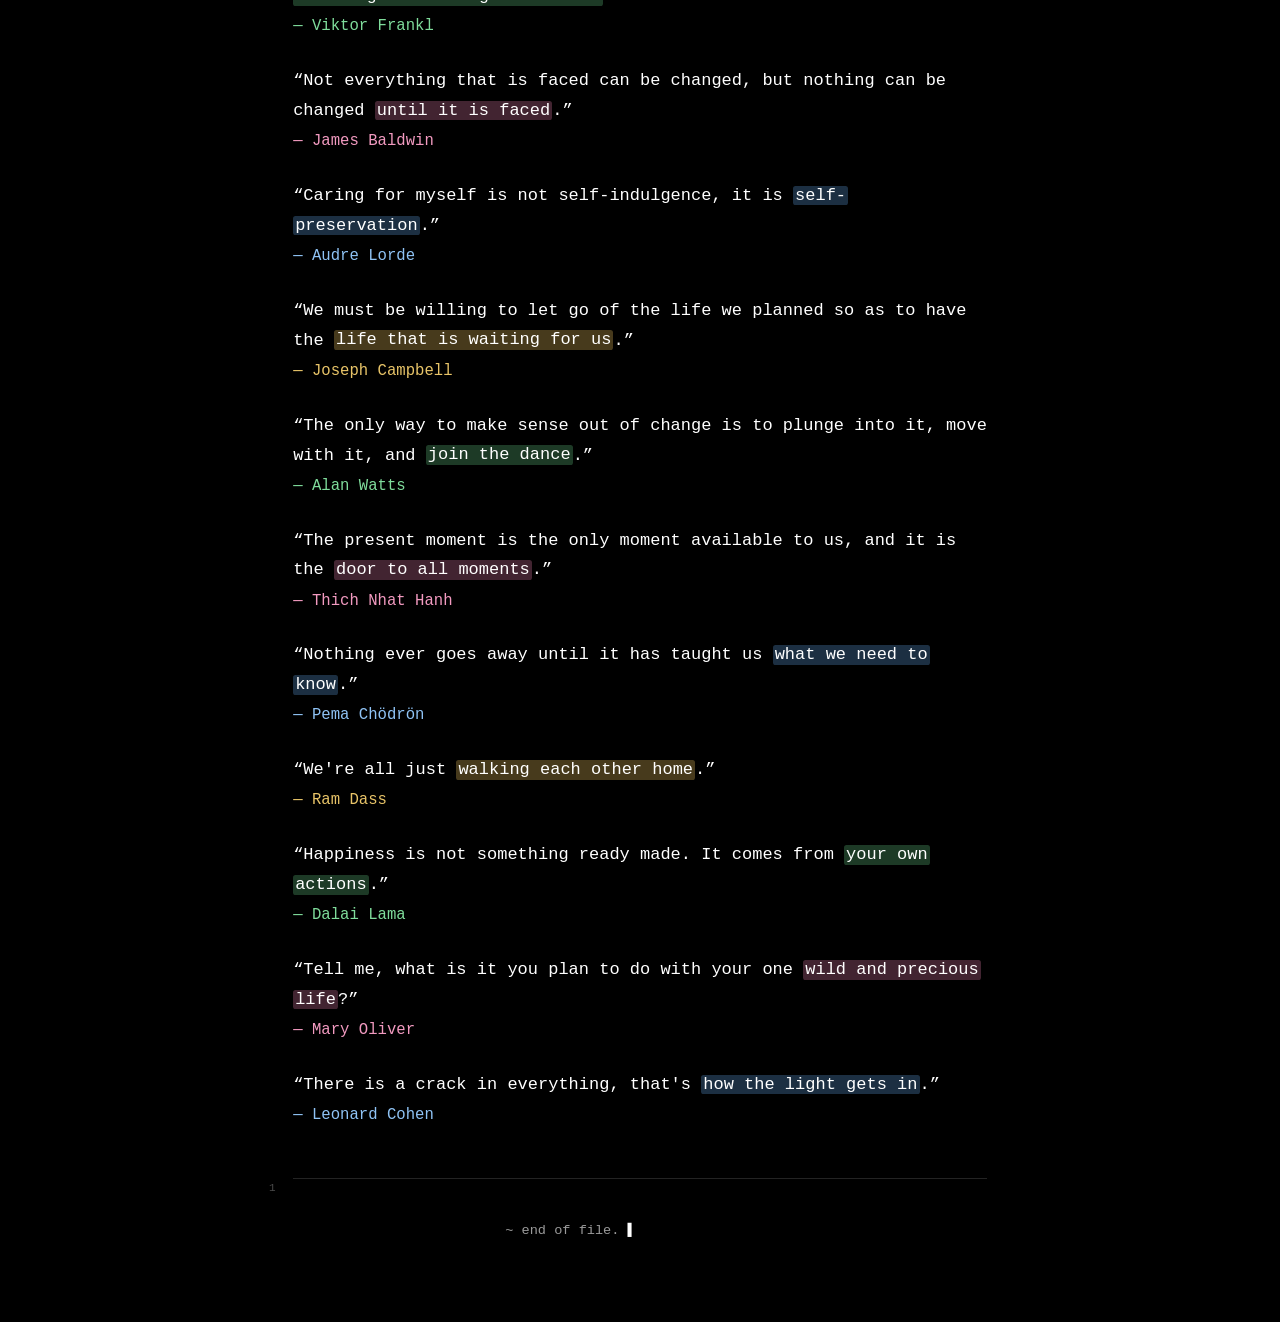
==== commit ab2ad6c0: "feat: add colour accents and highlighter marks to quotes" ====
--- a/index.html
+++ b/index.html
@@ -4,10 +4,10 @@
   <meta charset="utf-8">
   <meta name="viewport" content="width=device-width, initial-scale=1">
   <title>life — a file</title>
-  <meta name="description" content="A short, monochrome single page about arriving, drifting, and noticing.">
+  <meta name="description" content="A short, minimal single page about arriving, drifting, and noticing.">
   <meta name="theme-color" content="#000000">
   <meta property="og:title" content="life — a file">
-  <meta property="og:description" content="A short, monochrome single page about arriving, drifting, and noticing.">
+  <meta property="og:description" content="A short, minimal single page about arriving, drifting, and noticing.">
   <meta property="og:type" content="website">
   <link rel="icon" href="data:image/svg+xml,%3Csvg xmlns='http://www.w3.org/2000/svg' viewBox='0 0 16 16'%3E%3Crect width='16' height='16' fill='%23000'/%3E%3Crect x='3' y='7' width='10' height='2' fill='%23fff'/%3E%3Crect x='11' y='4' width='2' height='5' fill='%23fff'/%3E%3C/svg%3E">
   <link rel="stylesheet" href="style.css">
@@ -73,58 +73,58 @@
       <section id="quotes" aria-labelledby="h-quotes">
         <h2 id="h-quotes">## quotes</h2>
         <p>Borrowed lines, kept because they earned it.</p>
-        <p class="quote">&ldquo;The unexamined life is not worth living.&rdquo;<span class="quote-by">&mdash; Socrates</span></p>
-        <p class="quote">&ldquo;No man ever steps in the same river twice.&rdquo;<span class="quote-by">&mdash; Heraclitus</span></p>
-        <p class="quote">&ldquo;It is not that we have a short time to live, but that we waste a great deal of it.&rdquo;<span class="quote-by">&mdash; Seneca</span></p>
-        <p class="quote">&ldquo;Not all those who wander are lost.&rdquo;<span class="quote-by">&mdash; J.R.R. Tolkien</span></p>
-        <p class="quote">&ldquo;To live is the rarest thing in the world. Most people exist, that is all.&rdquo;<span class="quote-by">&mdash; Oscar Wilde</span></p>
-        <p class="quote">&ldquo;We are what we pretend to be, so we must be careful about what we pretend to be.&rdquo;<span class="quote-by">&mdash; Kurt Vonnegut</span></p>
-        <p class="quote">&ldquo;He who has a why to live for can bear almost any how.&rdquo;<span class="quote-by">&mdash; Friedrich Nietzsche</span></p>
-        <p class="quote">&ldquo;In the depth of winter, I finally learned that within me there lay an invincible summer.&rdquo;<span class="quote-by">&mdash; Albert Camus</span></p>
-        <p class="quote">&ldquo;Life is either a daring adventure or nothing.&rdquo;<span class="quote-by">&mdash; Helen Keller</span></p>
-        <p class="quote">&ldquo;Life is what happens to you while you're busy making other plans.&rdquo;<span class="quote-by">&mdash; John Lennon</span></p>
-        <p class="quote">&ldquo;In three words I can sum up everything I've learned about life: it goes on.&rdquo;<span class="quote-by">&mdash; Robert Frost</span></p>
-        <p class="quote">&ldquo;Your time is limited, so don't waste it living someone else's life.&rdquo;<span class="quote-by">&mdash; Steve Jobs</span></p>
-        <p class="quote">&ldquo;A journey of a thousand miles begins with a single step.&rdquo;<span class="quote-by">&mdash; Lao Tzu</span></p>
-        <p class="quote">&ldquo;You could leave life right now. Let that determine what you do and say and do.&rdquo;<span class="quote-by">&mdash; Marcus Aurelius</span></p>
-        <p class="quote">&ldquo;It's not what happens to you, but how you react to it that matters.&rdquo;<span class="quote-by">&mdash; Epictetus</span></p>
-        <p class="quote">&ldquo;First say to yourself what you would be; and then do what you have to do.&rdquo;<span class="quote-by">&mdash; Epictetus</span></p>
-        <p class="quote">&ldquo;Out beyond ideas of wrongdoing and rightdoing, there is a field. I'll meet you there.&rdquo;<span class="quote-by">&mdash; Rumi</span></p>
-        <p class="quote">&ldquo;Knowing is not enough; we must apply. Willing is not enough; we must do.&rdquo;<span class="quote-by">&mdash; Johann Wolfgang von Goethe</span></p>
-        <p class="quote">&ldquo;Even the darkest night will end and the sun will rise.&rdquo;<span class="quote-by">&mdash; Victor Hugo</span></p>
-        <p class="quote">&ldquo;Life can only be understood backwards; but it must be lived forwards.&rdquo;<span class="quote-by">&mdash; S&oslash;ren Kierkegaard</span></p>
-        <p class="quote">&ldquo;I went to the woods because I wished to live deliberately, to front only the essential facts of life.&rdquo;<span class="quote-by">&mdash; Henry David Thoreau</span></p>
-        <p class="quote">&ldquo;Everyone thinks of changing the world, but no one thinks of changing himself.&rdquo;<span class="quote-by">&mdash; Leo Tolstoy</span></p>
-        <p class="quote">&ldquo;Forever is composed of nows.&rdquo;<span class="quote-by">&mdash; Emily Dickinson</span></p>
-        <p class="quote">&ldquo;Act as if what you do makes a difference. It does.&rdquo;<span class="quote-by">&mdash; William James</span></p>
-        <p class="quote">&ldquo;What would life be if we had no courage to attempt anything?&rdquo;<span class="quote-by">&mdash; Vincent van Gogh</span></p>
-        <p class="quote">&ldquo;Do what you can, with what you have, where you are.&rdquo;<span class="quote-by">&mdash; Theodore Roosevelt</span></p>
-        <p class="quote">&ldquo;The real voyage of discovery consists not in seeking new landscapes, but in having new eyes.&rdquo;<span class="quote-by">&mdash; Marcel Proust</span></p>
-        <p class="quote">&ldquo;The only journey is the one within.&rdquo;<span class="quote-by">&mdash; Rainer Maria Rilke</span></p>
-        <p class="quote">&ldquo;Let everything happen to you: beauty and terror. Just keep going. No feeling is final.&rdquo;<span class="quote-by">&mdash; Rainer Maria Rilke</span></p>
-        <p class="quote">&ldquo;Who looks outside, dreams; who looks inside, awakes.&rdquo;<span class="quote-by">&mdash; Carl Jung</span></p>
-        <p class="quote">&ldquo;Work is love made visible.&rdquo;<span class="quote-by">&mdash; Khalil Gibran</span></p>
-        <p class="quote">&ldquo;It is only with the heart that one can see rightly; what is essential is invisible to the eye.&rdquo;<span class="quote-by">&mdash; Antoine de Saint-Exup&eacute;ry</span></p>
-        <p class="quote">&ldquo;Live as if you were to die tomorrow. Learn as if you were to live forever.&rdquo;<span class="quote-by">&mdash; Mahatma Gandhi</span></p>
-        <p class="quote">&ldquo;Not all of us can do great things. But we can do small things with great love.&rdquo;<span class="quote-by">&mdash; Mother Teresa</span></p>
-        <p class="quote">&ldquo;No one can make you feel inferior without your consent.&rdquo;<span class="quote-by">&mdash; Eleanor Roosevelt</span></p>
-        <p class="quote">&ldquo;Life is like riding a bicycle. To keep your balance, you must keep moving.&rdquo;<span class="quote-by">&mdash; Albert Einstein</span></p>
-        <p class="quote">&ldquo;How wonderful it is that nobody need wait a single moment before starting to improve the world.&rdquo;<span class="quote-by">&mdash; Anne Frank</span></p>
-        <p class="quote">&ldquo;Darkness cannot drive out darkness; only light can do that. Hate cannot drive out hate; only love can do that.&rdquo;<span class="quote-by">&mdash; Martin Luther King Jr.</span></p>
-        <p class="quote">&ldquo;It always seems impossible until it's done.&rdquo;<span class="quote-by">&mdash; Nelson Mandela</span></p>
-        <p class="quote">&ldquo;There is no greater agony than bearing an untold story inside you.&rdquo;<span class="quote-by">&mdash; Maya Angelou</span></p>
-        <p class="quote">&ldquo;If you don't like something, change it. If you can't change it, change your attitude.&rdquo;<span class="quote-by">&mdash; Maya Angelou</span></p>
-        <p class="quote">&ldquo;When we are no longer able to change a situation, we are challenged to change ourselves.&rdquo;<span class="quote-by">&mdash; Viktor Frankl</span></p>
-        <p class="quote">&ldquo;Not everything that is faced can be changed, but nothing can be changed until it is faced.&rdquo;<span class="quote-by">&mdash; James Baldwin</span></p>
-        <p class="quote">&ldquo;Caring for myself is not self-indulgence, it is self-preservation.&rdquo;<span class="quote-by">&mdash; Audre Lorde</span></p>
-        <p class="quote">&ldquo;We must be willing to let go of the life we planned so as to have the life that is waiting for us.&rdquo;<span class="quote-by">&mdash; Joseph Campbell</span></p>
-        <p class="quote">&ldquo;The only way to make sense out of change is to plunge into it, move with it, and join the dance.&rdquo;<span class="quote-by">&mdash; Alan Watts</span></p>
-        <p class="quote">&ldquo;The present moment is the only moment available to us, and it is the door to all moments.&rdquo;<span class="quote-by">&mdash; Thich Nhat Hanh</span></p>
-        <p class="quote">&ldquo;Nothing ever goes away until it has taught us what we need to know.&rdquo;<span class="quote-by">&mdash; Pema Ch&ouml;dr&ouml;n</span></p>
-        <p class="quote">&ldquo;We're all just walking each other home.&rdquo;<span class="quote-by">&mdash; Ram Dass</span></p>
-        <p class="quote">&ldquo;Happiness is not something ready made. It comes from your own actions.&rdquo;<span class="quote-by">&mdash; Dalai Lama</span></p>
-        <p class="quote">&ldquo;Tell me, what is it you plan to do with your one wild and precious life?&rdquo;<span class="quote-by">&mdash; Mary Oliver</span></p>
-        <p class="quote">&ldquo;There is a crack in everything, that's how the light gets in.&rdquo;<span class="quote-by">&mdash; Leonard Cohen</span></p>
+        <p class="quote">&ldquo;The <mark class="hl">unexamined life</mark> is not worth living.&rdquo;<span class="quote-by">&mdash; Socrates</span></p>
+        <p class="quote">&ldquo;No man ever steps in the <mark class="hl">same river twice</mark>.&rdquo;<span class="quote-by">&mdash; Heraclitus</span></p>
+        <p class="quote">&ldquo;It is not that we have a short time to live, but that we <mark class="hl">waste a great deal of it</mark>.&rdquo;<span class="quote-by">&mdash; Seneca</span></p>
+        <p class="quote">&ldquo;Not all those <mark class="hl">who wander are lost</mark>.&rdquo;<span class="quote-by">&mdash; J.R.R. Tolkien</span></p>
+        <p class="quote">&ldquo;To live is the <mark class="hl">rarest thing in the world</mark>. Most people exist, that is all.&rdquo;<span class="quote-by">&mdash; Oscar Wilde</span></p>
+        <p class="quote">&ldquo;We are what we pretend to be, so we must be <mark class="hl">careful about what we pretend to be</mark>.&rdquo;<span class="quote-by">&mdash; Kurt Vonnegut</span></p>
+        <p class="quote">&ldquo;He who has a <mark class="hl">why to live for</mark> can bear almost any how.&rdquo;<span class="quote-by">&mdash; Friedrich Nietzsche</span></p>
+        <p class="quote">&ldquo;In the depth of winter, I finally learned that within me there lay an <mark class="hl">invincible summer</mark>.&rdquo;<span class="quote-by">&mdash; Albert Camus</span></p>
+        <p class="quote">&ldquo;Life is either a <mark class="hl">daring adventure or nothing</mark>.&rdquo;<span class="quote-by">&mdash; Helen Keller</span></p>
+        <p class="quote">&ldquo;Life is what happens to you while you're <mark class="hl">busy making other plans</mark>.&rdquo;<span class="quote-by">&mdash; John Lennon</span></p>
+        <p class="quote">&ldquo;In three words I can sum up everything I've learned about life: <mark class="hl">it goes on</mark>.&rdquo;<span class="quote-by">&mdash; Robert Frost</span></p>
+        <p class="quote">&ldquo;Your time is limited, so don't waste it living <mark class="hl">someone else's life</mark>.&rdquo;<span class="quote-by">&mdash; Steve Jobs</span></p>
+        <p class="quote">&ldquo;A journey of a thousand miles begins with a <mark class="hl">single step</mark>.&rdquo;<span class="quote-by">&mdash; Lao Tzu</span></p>
+        <p class="quote">&ldquo;You could leave life right now. <mark class="hl">Let that determine what you do</mark> and say and do.&rdquo;<span class="quote-by">&mdash; Marcus Aurelius</span></p>
+        <p class="quote">&ldquo;It's not what happens to you, but <mark class="hl">how you react to it</mark> that matters.&rdquo;<span class="quote-by">&mdash; Epictetus</span></p>
+        <p class="quote">&ldquo;First say to yourself <mark class="hl">what you would be</mark>; and then do what you have to do.&rdquo;<span class="quote-by">&mdash; Epictetus</span></p>
+        <p class="quote">&ldquo;Out beyond ideas of wrongdoing and rightdoing, there is a field. <mark class="hl">I'll meet you there</mark>.&rdquo;<span class="quote-by">&mdash; Rumi</span></p>
+        <p class="quote">&ldquo;Knowing is not enough; we must apply. Willing is not enough; <mark class="hl">we must do</mark>.&rdquo;<span class="quote-by">&mdash; Johann Wolfgang von Goethe</span></p>
+        <p class="quote">&ldquo;Even the darkest night will end and <mark class="hl">the sun will rise</mark>.&rdquo;<span class="quote-by">&mdash; Victor Hugo</span></p>
+        <p class="quote">&ldquo;Life can only be understood backwards; but it must be <mark class="hl">lived forwards</mark>.&rdquo;<span class="quote-by">&mdash; S&oslash;ren Kierkegaard</span></p>
+        <p class="quote">&ldquo;I went to the woods because I wished to <mark class="hl">live deliberately</mark>, to front only the essential facts of life.&rdquo;<span class="quote-by">&mdash; Henry David Thoreau</span></p>
+        <p class="quote">&ldquo;Everyone thinks of changing the world, but no one thinks of <mark class="hl">changing himself</mark>.&rdquo;<span class="quote-by">&mdash; Leo Tolstoy</span></p>
+        <p class="quote">&ldquo;Forever is <mark class="hl">composed of nows</mark>.&rdquo;<span class="quote-by">&mdash; Emily Dickinson</span></p>
+        <p class="quote">&ldquo;Act as if what you do <mark class="hl">makes a difference</mark>. It does.&rdquo;<span class="quote-by">&mdash; William James</span></p>
+        <p class="quote">&ldquo;What would life be if we had no <mark class="hl">courage to attempt anything</mark>?&rdquo;<span class="quote-by">&mdash; Vincent van Gogh</span></p>
+        <p class="quote">&ldquo;Do what you can, with what you have, <mark class="hl">where you are</mark>.&rdquo;<span class="quote-by">&mdash; Theodore Roosevelt</span></p>
+        <p class="quote">&ldquo;The real voyage of discovery consists not in seeking new landscapes, but in <mark class="hl">having new eyes</mark>.&rdquo;<span class="quote-by">&mdash; Marcel Proust</span></p>
+        <p class="quote">&ldquo;The only journey is <mark class="hl">the one within</mark>.&rdquo;<span class="quote-by">&mdash; Rainer Maria Rilke</span></p>
+        <p class="quote">&ldquo;Let everything happen to you: beauty and terror. Just keep going. <mark class="hl">No feeling is final</mark>.&rdquo;<span class="quote-by">&mdash; Rainer Maria Rilke</span></p>
+        <p class="quote">&ldquo;Who looks outside, dreams; <mark class="hl">who looks inside, awakes</mark>.&rdquo;<span class="quote-by">&mdash; Carl Jung</span></p>
+        <p class="quote">&ldquo;Work is <mark class="hl">love made visible</mark>.&rdquo;<span class="quote-by">&mdash; Khalil Gibran</span></p>
+        <p class="quote">&ldquo;It is only <mark class="hl">with the heart that one can see rightly</mark>; what is essential is invisible to the eye.&rdquo;<span class="quote-by">&mdash; Antoine de Saint-Exup&eacute;ry</span></p>
+        <p class="quote">&ldquo;Live as if you were to die tomorrow. Learn as if you were to <mark class="hl">live forever</mark>.&rdquo;<span class="quote-by">&mdash; Mahatma Gandhi</span></p>
+        <p class="quote">&ldquo;Not all of us can do great things. But we can do <mark class="hl">small things with great love</mark>.&rdquo;<span class="quote-by">&mdash; Mother Teresa</span></p>
+        <p class="quote">&ldquo;No one can make you feel inferior <mark class="hl">without your consent</mark>.&rdquo;<span class="quote-by">&mdash; Eleanor Roosevelt</span></p>
+        <p class="quote">&ldquo;Life is like riding a bicycle. To keep your balance, you must <mark class="hl">keep moving</mark>.&rdquo;<span class="quote-by">&mdash; Albert Einstein</span></p>
+        <p class="quote">&ldquo;How wonderful it is that nobody need wait a single moment before starting to <mark class="hl">improve the world</mark>.&rdquo;<span class="quote-by">&mdash; Anne Frank</span></p>
+        <p class="quote">&ldquo;Darkness cannot drive out darkness; <mark class="hl">only light can do that</mark>. Hate cannot drive out hate; only love can do that.&rdquo;<span class="quote-by">&mdash; Martin Luther King Jr.</span></p>
+        <p class="quote">&ldquo;It always seems impossible <mark class="hl">until it's done</mark>.&rdquo;<span class="quote-by">&mdash; Nelson Mandela</span></p>
+        <p class="quote">&ldquo;There is no greater agony than bearing an <mark class="hl">untold story inside you</mark>.&rdquo;<span class="quote-by">&mdash; Maya Angelou</span></p>
+        <p class="quote">&ldquo;If you don't like something, change it. If you can't change it, <mark class="hl">change your attitude</mark>.&rdquo;<span class="quote-by">&mdash; Maya Angelou</span></p>
+        <p class="quote">&ldquo;When we are no longer able to change a situation, we are <mark class="hl">challenged to change ourselves</mark>.&rdquo;<span class="quote-by">&mdash; Viktor Frankl</span></p>
+        <p class="quote">&ldquo;Not everything that is faced can be changed, but nothing can be changed <mark class="hl">until it is faced</mark>.&rdquo;<span class="quote-by">&mdash; James Baldwin</span></p>
+        <p class="quote">&ldquo;Caring for myself is not self-indulgence, it is <mark class="hl">self-preservation</mark>.&rdquo;<span class="quote-by">&mdash; Audre Lorde</span></p>
+        <p class="quote">&ldquo;We must be willing to let go of the life we planned so as to have the <mark class="hl">life that is waiting for us</mark>.&rdquo;<span class="quote-by">&mdash; Joseph Campbell</span></p>
+        <p class="quote">&ldquo;The only way to make sense out of change is to plunge into it, move with it, and <mark class="hl">join the dance</mark>.&rdquo;<span class="quote-by">&mdash; Alan Watts</span></p>
+        <p class="quote">&ldquo;The present moment is the only moment available to us, and it is the <mark class="hl">door to all moments</mark>.&rdquo;<span class="quote-by">&mdash; Thich Nhat Hanh</span></p>
+        <p class="quote">&ldquo;Nothing ever goes away until it has taught us <mark class="hl">what we need to know</mark>.&rdquo;<span class="quote-by">&mdash; Pema Ch&ouml;dr&ouml;n</span></p>
+        <p class="quote">&ldquo;We're all just <mark class="hl">walking each other home</mark>.&rdquo;<span class="quote-by">&mdash; Ram Dass</span></p>
+        <p class="quote">&ldquo;Happiness is not something ready made. It comes from <mark class="hl">your own actions</mark>.&rdquo;<span class="quote-by">&mdash; Dalai Lama</span></p>
+        <p class="quote">&ldquo;Tell me, what is it you plan to do with your one <mark class="hl">wild and precious life</mark>?&rdquo;<span class="quote-by">&mdash; Mary Oliver</span></p>
+        <p class="quote">&ldquo;There is a crack in everything, that's <mark class="hl">how the light gets in</mark>.&rdquo;<span class="quote-by">&mdash; Leonard Cohen</span></p>
       </section>
 
       <div class="ending">
--- a/style.css
+++ b/style.css
@@ -6,6 +6,14 @@
   --dim: #9a9a9a;
   --faint: #4a4a4a;
   --line: #232323;
+  --hl-y: rgba(255, 209, 102, 0.28);
+  --hl-g: rgba(112, 224, 146, 0.26);
+  --hl-p: rgba(255, 138, 190, 0.26);
+  --hl-b: rgba(110, 180, 255, 0.26);
+  --acc-y: #e8c468;
+  --acc-g: #7fdc9b;
+  --acc-p: #f29ac0;
+  --acc-b: #8fc3f5;
   --pad: clamp(1.25rem, 5vw, 4rem);
   --measure: 68ch;
   --font: ui-monospace, "SF Mono", "JetBrains Mono", Menlo, Consolas, "Liberation Mono", monospace;
@@ -17,6 +25,10 @@
   --dim: #555;
   --faint: #999;
   --line: #d8d8d8;
+  --acc-y: #8a6d1a;
+  --acc-g: #2e7d4f;
+  --acc-p: #b03060;
+  --acc-b: #1f5fa8;
 }
 
 *,
@@ -379,6 +391,25 @@
   font-size: 0.92em;
 }
 
+mark.hl {
+  padding: 0.02em 0.12em;
+  border-radius: 0.15em;
+  background: var(--hl-y);
+  color: inherit;
+  box-decoration-break: clone;
+  -webkit-box-decoration-break: clone;
+}
+
+#quotes p:nth-of-type(4n+2) mark.hl { background: var(--hl-y); }
+#quotes p:nth-of-type(4n+3) mark.hl { background: var(--hl-g); }
+#quotes p:nth-of-type(4n) mark.hl { background: var(--hl-p); }
+#quotes p:nth-of-type(4n+1) mark.hl { background: var(--hl-b); }
+
+#quotes p:nth-of-type(4n+2) .quote-by { color: var(--acc-y); }
+#quotes p:nth-of-type(4n+3) .quote-by { color: var(--acc-g); }
+#quotes p:nth-of-type(4n) .quote-by { color: var(--acc-p); }
+#quotes p:nth-of-type(4n+1) .quote-by { color: var(--acc-b); }
+
 /* ---------- responsive ---------- */
 
 @media (max-width: 900px) {
@@ -446,4 +477,10 @@
   a {
     color: inherit;
   }
-}
+
+  mark.hl {
+    background: none;
+    padding: 0;
+    border-bottom: 1px solid var(--fg);
+  }
+}
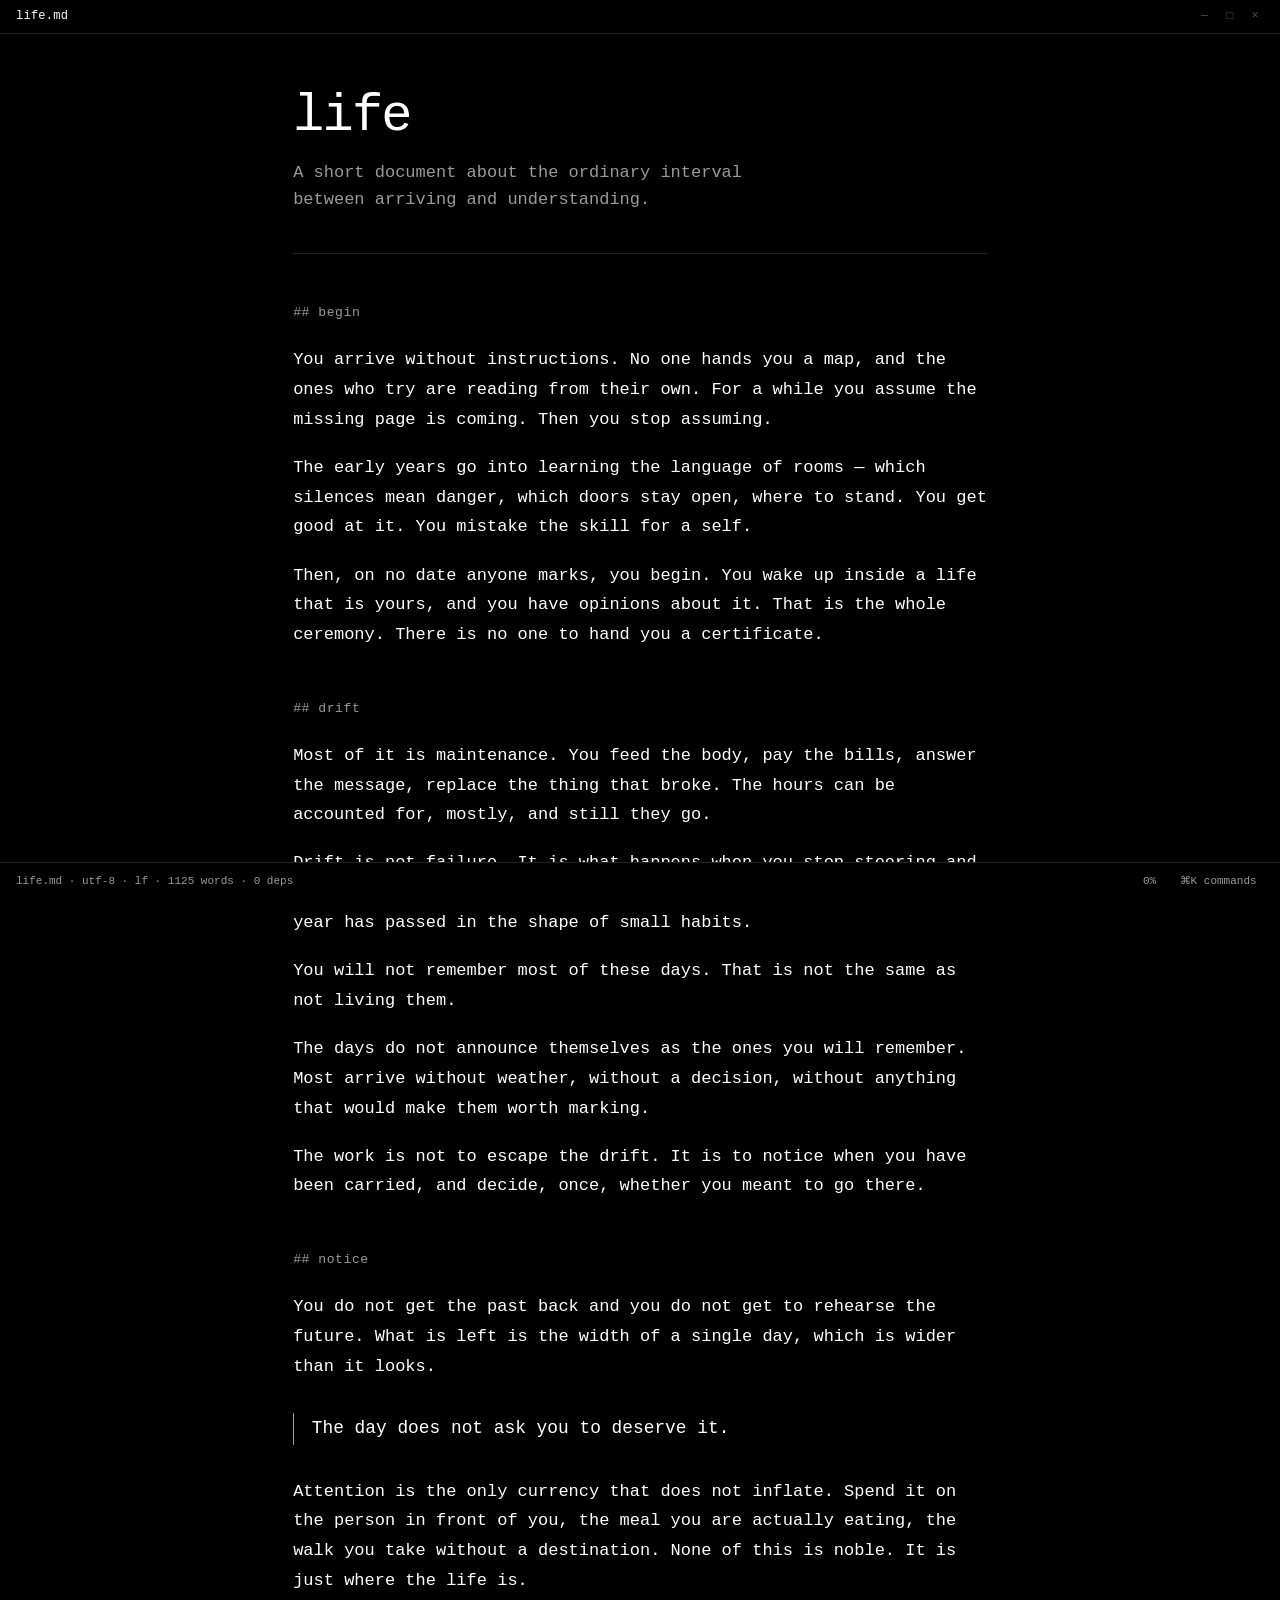
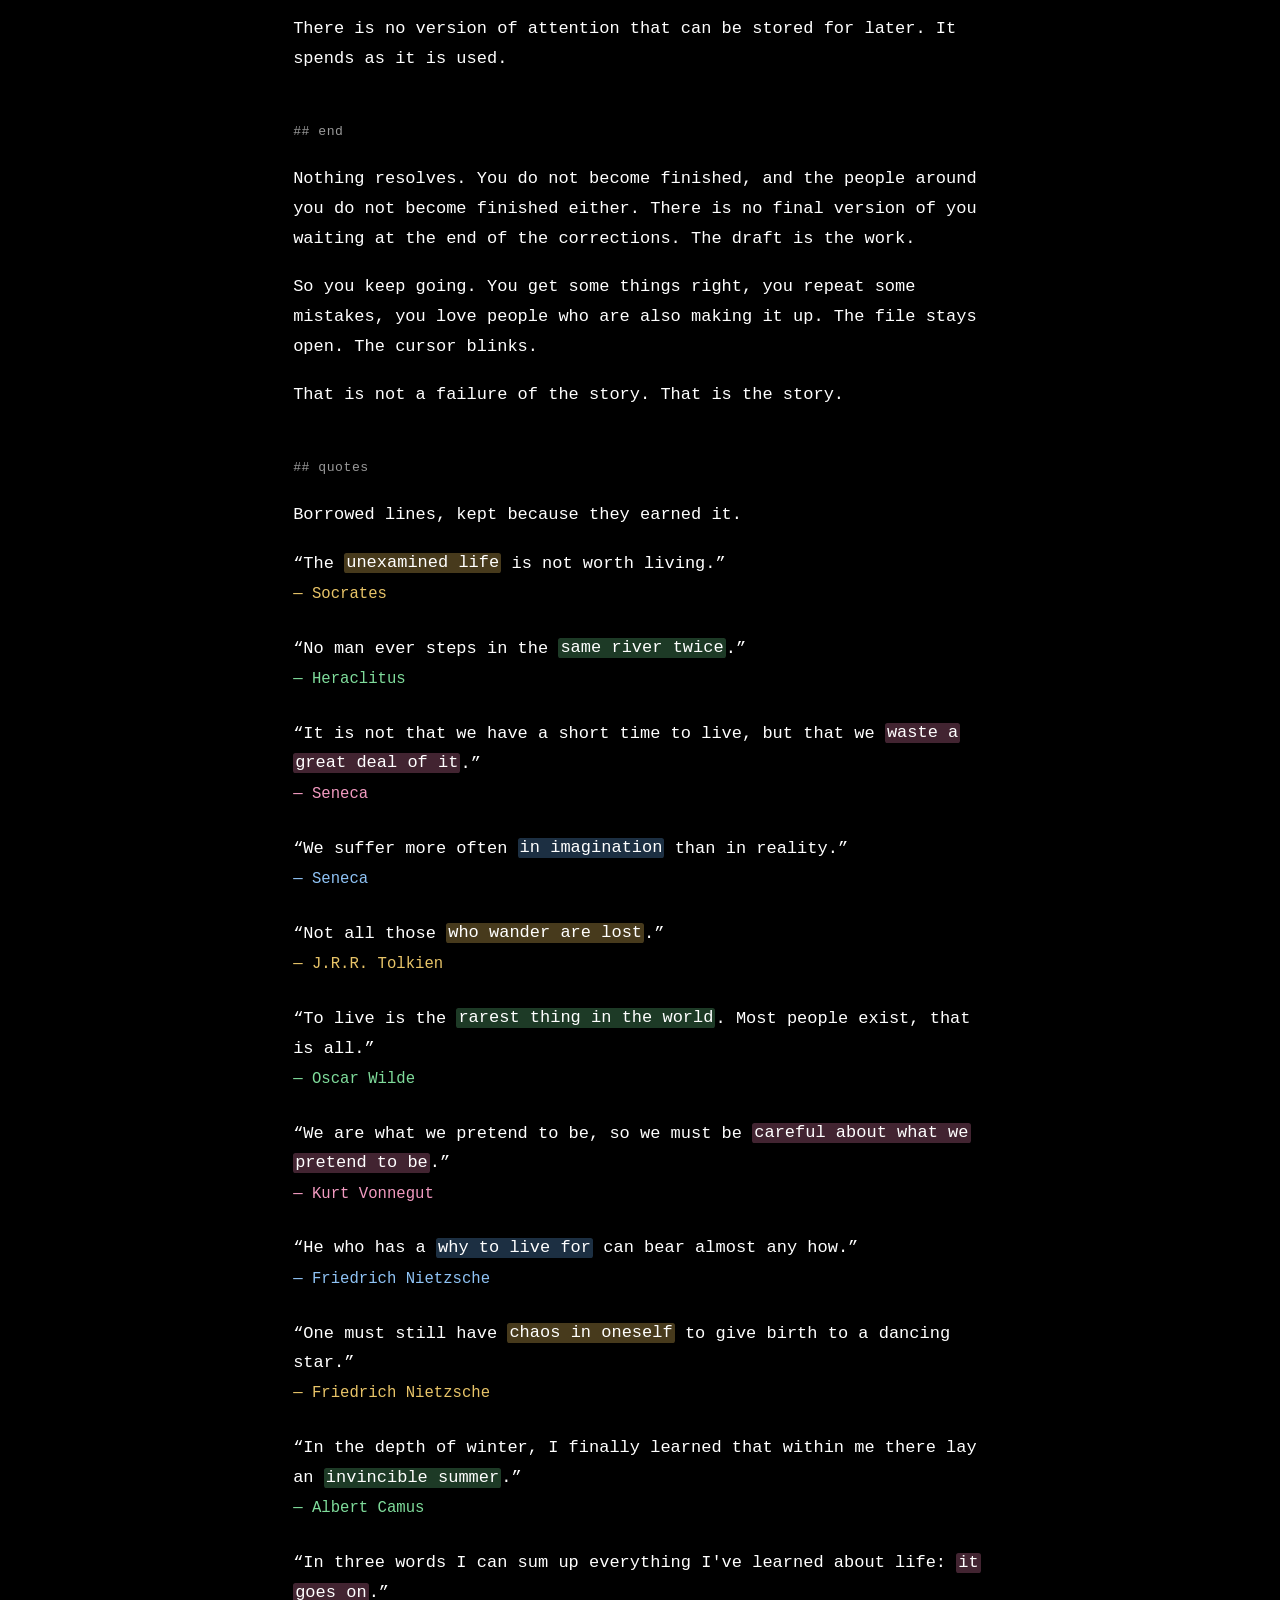
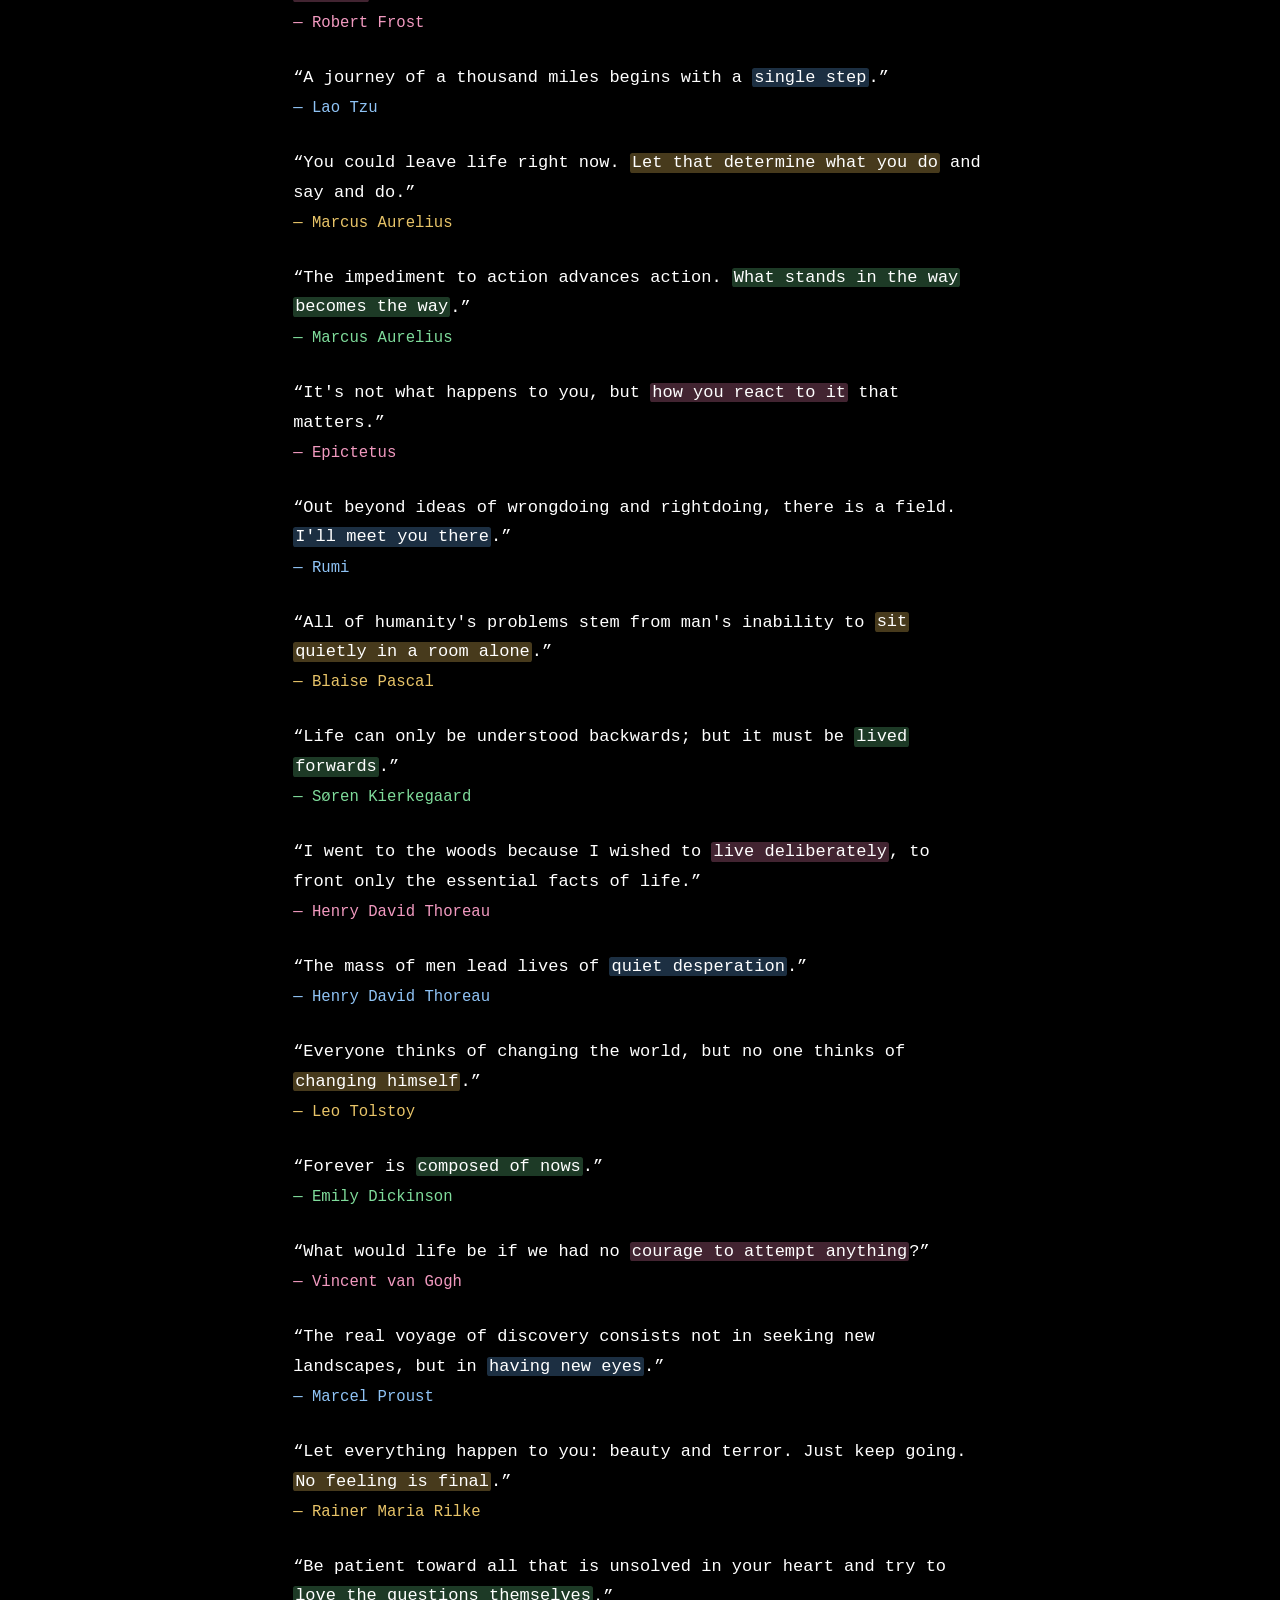
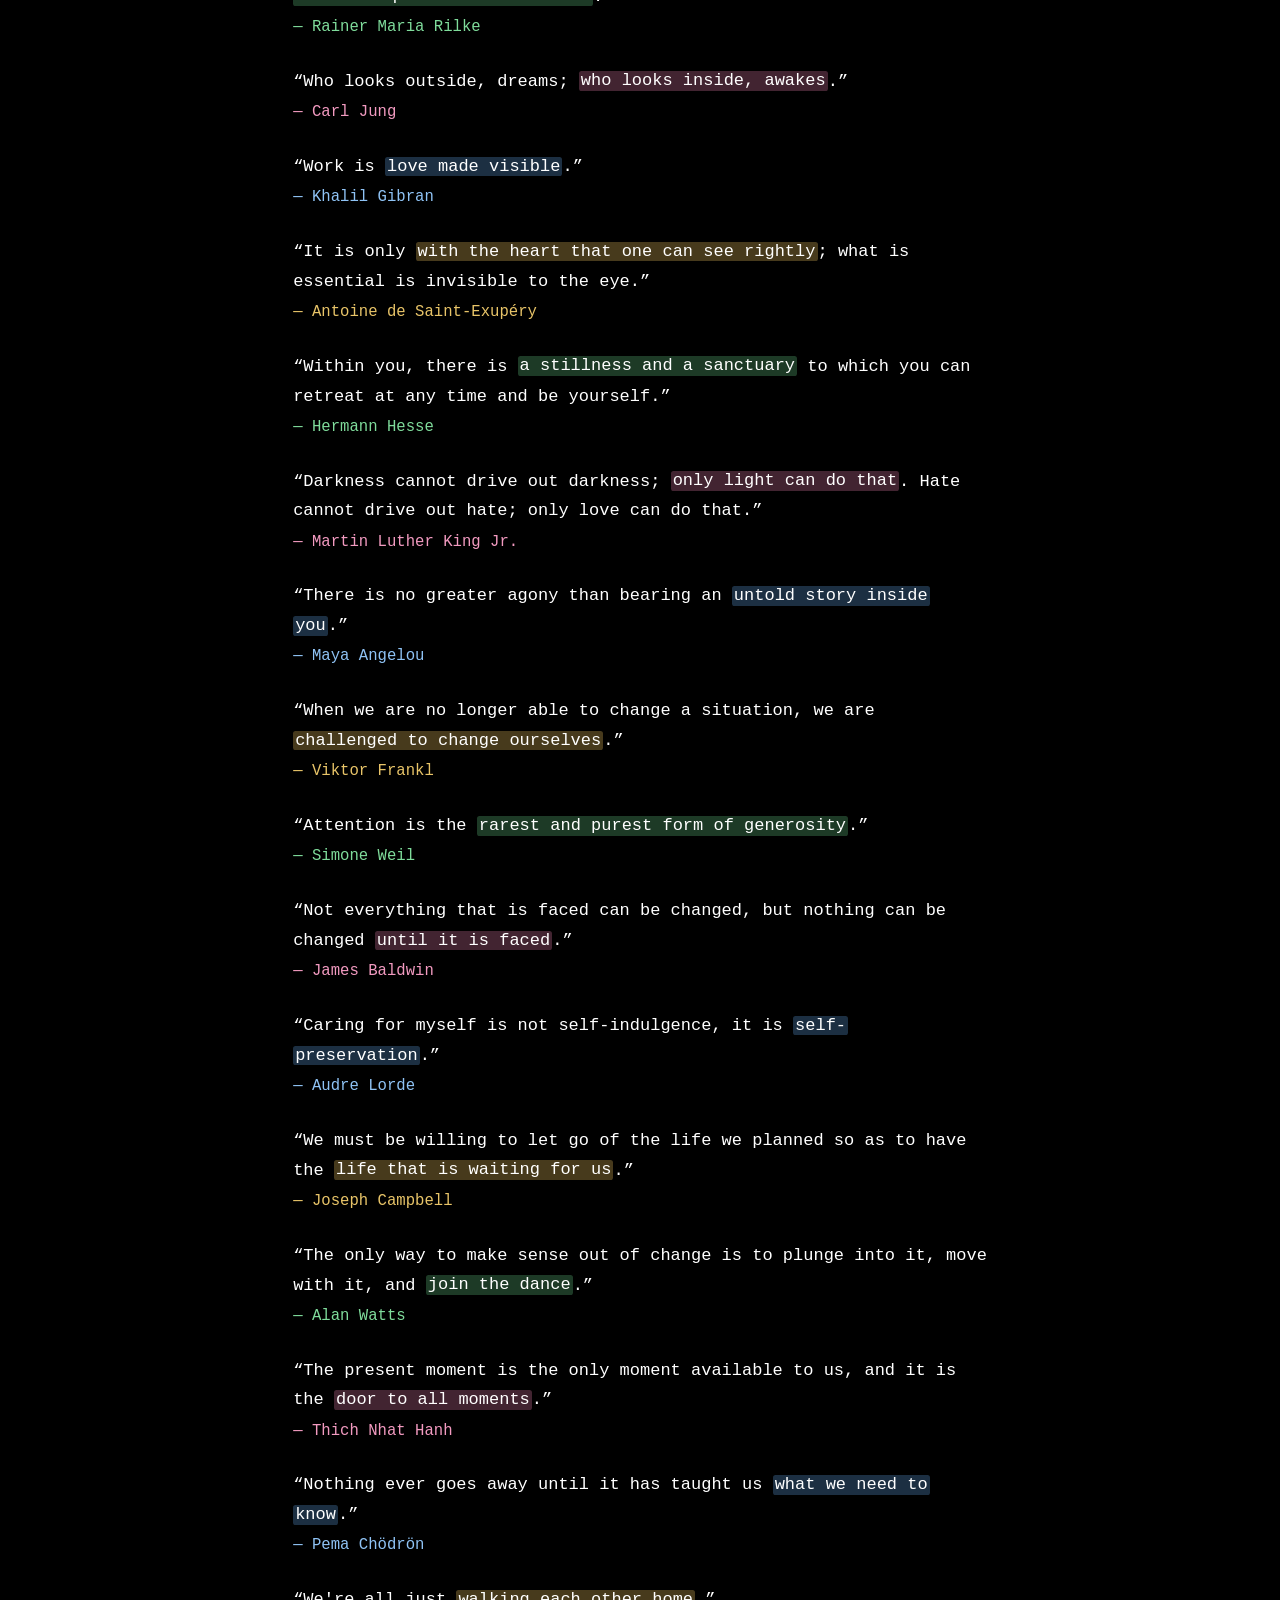
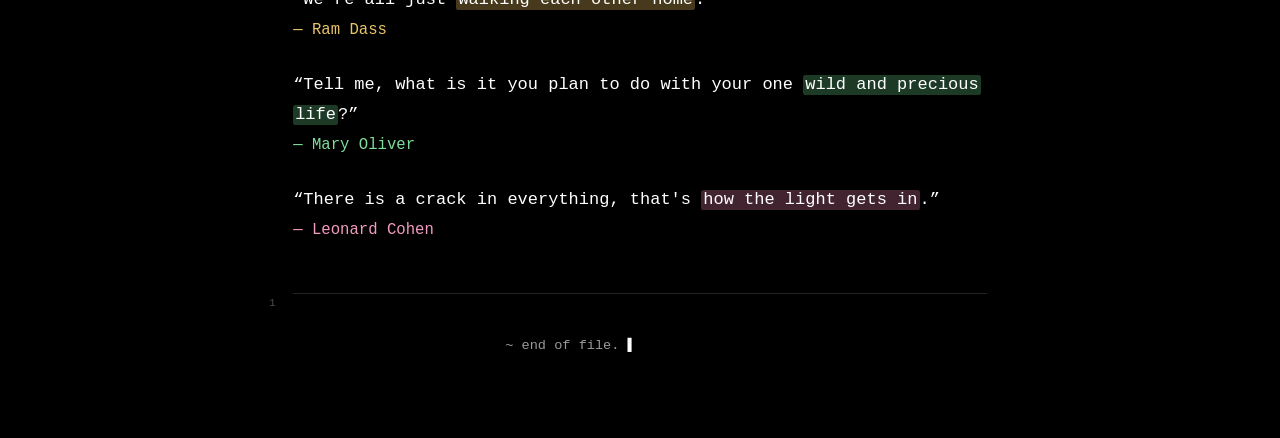
==== commit 2c9e66ab: "feat: curate quotes for depth, add eight deeper lines" ====
--- a/index.html
+++ b/index.html
@@ -76,45 +76,37 @@
         <p class="quote">&ldquo;The <mark class="hl">unexamined life</mark> is not worth living.&rdquo;<span class="quote-by">&mdash; Socrates</span></p>
         <p class="quote">&ldquo;No man ever steps in the <mark class="hl">same river twice</mark>.&rdquo;<span class="quote-by">&mdash; Heraclitus</span></p>
         <p class="quote">&ldquo;It is not that we have a short time to live, but that we <mark class="hl">waste a great deal of it</mark>.&rdquo;<span class="quote-by">&mdash; Seneca</span></p>
+        <p class="quote">&ldquo;We suffer more often <mark class="hl">in imagination</mark> than in reality.&rdquo;<span class="quote-by">&mdash; Seneca</span></p>
         <p class="quote">&ldquo;Not all those <mark class="hl">who wander are lost</mark>.&rdquo;<span class="quote-by">&mdash; J.R.R. Tolkien</span></p>
         <p class="quote">&ldquo;To live is the <mark class="hl">rarest thing in the world</mark>. Most people exist, that is all.&rdquo;<span class="quote-by">&mdash; Oscar Wilde</span></p>
         <p class="quote">&ldquo;We are what we pretend to be, so we must be <mark class="hl">careful about what we pretend to be</mark>.&rdquo;<span class="quote-by">&mdash; Kurt Vonnegut</span></p>
         <p class="quote">&ldquo;He who has a <mark class="hl">why to live for</mark> can bear almost any how.&rdquo;<span class="quote-by">&mdash; Friedrich Nietzsche</span></p>
+        <p class="quote">&ldquo;One must still have <mark class="hl">chaos in oneself</mark> to give birth to a dancing star.&rdquo;<span class="quote-by">&mdash; Friedrich Nietzsche</span></p>
         <p class="quote">&ldquo;In the depth of winter, I finally learned that within me there lay an <mark class="hl">invincible summer</mark>.&rdquo;<span class="quote-by">&mdash; Albert Camus</span></p>
-        <p class="quote">&ldquo;Life is either a <mark class="hl">daring adventure or nothing</mark>.&rdquo;<span class="quote-by">&mdash; Helen Keller</span></p>
-        <p class="quote">&ldquo;Life is what happens to you while you're <mark class="hl">busy making other plans</mark>.&rdquo;<span class="quote-by">&mdash; John Lennon</span></p>
         <p class="quote">&ldquo;In three words I can sum up everything I've learned about life: <mark class="hl">it goes on</mark>.&rdquo;<span class="quote-by">&mdash; Robert Frost</span></p>
-        <p class="quote">&ldquo;Your time is limited, so don't waste it living <mark class="hl">someone else's life</mark>.&rdquo;<span class="quote-by">&mdash; Steve Jobs</span></p>
         <p class="quote">&ldquo;A journey of a thousand miles begins with a <mark class="hl">single step</mark>.&rdquo;<span class="quote-by">&mdash; Lao Tzu</span></p>
         <p class="quote">&ldquo;You could leave life right now. <mark class="hl">Let that determine what you do</mark> and say and do.&rdquo;<span class="quote-by">&mdash; Marcus Aurelius</span></p>
+        <p class="quote">&ldquo;The impediment to action advances action. <mark class="hl">What stands in the way becomes the way</mark>.&rdquo;<span class="quote-by">&mdash; Marcus Aurelius</span></p>
         <p class="quote">&ldquo;It's not what happens to you, but <mark class="hl">how you react to it</mark> that matters.&rdquo;<span class="quote-by">&mdash; Epictetus</span></p>
-        <p class="quote">&ldquo;First say to yourself <mark class="hl">what you would be</mark>; and then do what you have to do.&rdquo;<span class="quote-by">&mdash; Epictetus</span></p>
         <p class="quote">&ldquo;Out beyond ideas of wrongdoing and rightdoing, there is a field. <mark class="hl">I'll meet you there</mark>.&rdquo;<span class="quote-by">&mdash; Rumi</span></p>
-        <p class="quote">&ldquo;Knowing is not enough; we must apply. Willing is not enough; <mark class="hl">we must do</mark>.&rdquo;<span class="quote-by">&mdash; Johann Wolfgang von Goethe</span></p>
-        <p class="quote">&ldquo;Even the darkest night will end and <mark class="hl">the sun will rise</mark>.&rdquo;<span class="quote-by">&mdash; Victor Hugo</span></p>
+        <p class="quote">&ldquo;All of humanity's problems stem from man's inability to <mark class="hl">sit quietly in a room alone</mark>.&rdquo;<span class="quote-by">&mdash; Blaise Pascal</span></p>
         <p class="quote">&ldquo;Life can only be understood backwards; but it must be <mark class="hl">lived forwards</mark>.&rdquo;<span class="quote-by">&mdash; S&oslash;ren Kierkegaard</span></p>
         <p class="quote">&ldquo;I went to the woods because I wished to <mark class="hl">live deliberately</mark>, to front only the essential facts of life.&rdquo;<span class="quote-by">&mdash; Henry David Thoreau</span></p>
+        <p class="quote">&ldquo;The mass of men lead lives of <mark class="hl">quiet desperation</mark>.&rdquo;<span class="quote-by">&mdash; Henry David Thoreau</span></p>
         <p class="quote">&ldquo;Everyone thinks of changing the world, but no one thinks of <mark class="hl">changing himself</mark>.&rdquo;<span class="quote-by">&mdash; Leo Tolstoy</span></p>
         <p class="quote">&ldquo;Forever is <mark class="hl">composed of nows</mark>.&rdquo;<span class="quote-by">&mdash; Emily Dickinson</span></p>
-        <p class="quote">&ldquo;Act as if what you do <mark class="hl">makes a difference</mark>. It does.&rdquo;<span class="quote-by">&mdash; William James</span></p>
         <p class="quote">&ldquo;What would life be if we had no <mark class="hl">courage to attempt anything</mark>?&rdquo;<span class="quote-by">&mdash; Vincent van Gogh</span></p>
-        <p class="quote">&ldquo;Do what you can, with what you have, <mark class="hl">where you are</mark>.&rdquo;<span class="quote-by">&mdash; Theodore Roosevelt</span></p>
         <p class="quote">&ldquo;The real voyage of discovery consists not in seeking new landscapes, but in <mark class="hl">having new eyes</mark>.&rdquo;<span class="quote-by">&mdash; Marcel Proust</span></p>
-        <p class="quote">&ldquo;The only journey is <mark class="hl">the one within</mark>.&rdquo;<span class="quote-by">&mdash; Rainer Maria Rilke</span></p>
         <p class="quote">&ldquo;Let everything happen to you: beauty and terror. Just keep going. <mark class="hl">No feeling is final</mark>.&rdquo;<span class="quote-by">&mdash; Rainer Maria Rilke</span></p>
+        <p class="quote">&ldquo;Be patient toward all that is unsolved in your heart and try to <mark class="hl">love the questions themselves</mark>.&rdquo;<span class="quote-by">&mdash; Rainer Maria Rilke</span></p>
         <p class="quote">&ldquo;Who looks outside, dreams; <mark class="hl">who looks inside, awakes</mark>.&rdquo;<span class="quote-by">&mdash; Carl Jung</span></p>
         <p class="quote">&ldquo;Work is <mark class="hl">love made visible</mark>.&rdquo;<span class="quote-by">&mdash; Khalil Gibran</span></p>
         <p class="quote">&ldquo;It is only <mark class="hl">with the heart that one can see rightly</mark>; what is essential is invisible to the eye.&rdquo;<span class="quote-by">&mdash; Antoine de Saint-Exup&eacute;ry</span></p>
-        <p class="quote">&ldquo;Live as if you were to die tomorrow. Learn as if you were to <mark class="hl">live forever</mark>.&rdquo;<span class="quote-by">&mdash; Mahatma Gandhi</span></p>
-        <p class="quote">&ldquo;Not all of us can do great things. But we can do <mark class="hl">small things with great love</mark>.&rdquo;<span class="quote-by">&mdash; Mother Teresa</span></p>
-        <p class="quote">&ldquo;No one can make you feel inferior <mark class="hl">without your consent</mark>.&rdquo;<span class="quote-by">&mdash; Eleanor Roosevelt</span></p>
-        <p class="quote">&ldquo;Life is like riding a bicycle. To keep your balance, you must <mark class="hl">keep moving</mark>.&rdquo;<span class="quote-by">&mdash; Albert Einstein</span></p>
-        <p class="quote">&ldquo;How wonderful it is that nobody need wait a single moment before starting to <mark class="hl">improve the world</mark>.&rdquo;<span class="quote-by">&mdash; Anne Frank</span></p>
+        <p class="quote">&ldquo;Within you, there is <mark class="hl">a stillness and a sanctuary</mark> to which you can retreat at any time and be yourself.&rdquo;<span class="quote-by">&mdash; Hermann Hesse</span></p>
         <p class="quote">&ldquo;Darkness cannot drive out darkness; <mark class="hl">only light can do that</mark>. Hate cannot drive out hate; only love can do that.&rdquo;<span class="quote-by">&mdash; Martin Luther King Jr.</span></p>
-        <p class="quote">&ldquo;It always seems impossible <mark class="hl">until it's done</mark>.&rdquo;<span class="quote-by">&mdash; Nelson Mandela</span></p>
         <p class="quote">&ldquo;There is no greater agony than bearing an <mark class="hl">untold story inside you</mark>.&rdquo;<span class="quote-by">&mdash; Maya Angelou</span></p>
-        <p class="quote">&ldquo;If you don't like something, change it. If you can't change it, <mark class="hl">change your attitude</mark>.&rdquo;<span class="quote-by">&mdash; Maya Angelou</span></p>
         <p class="quote">&ldquo;When we are no longer able to change a situation, we are <mark class="hl">challenged to change ourselves</mark>.&rdquo;<span class="quote-by">&mdash; Viktor Frankl</span></p>
+        <p class="quote">&ldquo;Attention is the <mark class="hl">rarest and purest form of generosity</mark>.&rdquo;<span class="quote-by">&mdash; Simone Weil</span></p>
         <p class="quote">&ldquo;Not everything that is faced can be changed, but nothing can be changed <mark class="hl">until it is faced</mark>.&rdquo;<span class="quote-by">&mdash; James Baldwin</span></p>
         <p class="quote">&ldquo;Caring for myself is not self-indulgence, it is <mark class="hl">self-preservation</mark>.&rdquo;<span class="quote-by">&mdash; Audre Lorde</span></p>
         <p class="quote">&ldquo;We must be willing to let go of the life we planned so as to have the <mark class="hl">life that is waiting for us</mark>.&rdquo;<span class="quote-by">&mdash; Joseph Campbell</span></p>
@@ -122,7 +114,6 @@
         <p class="quote">&ldquo;The present moment is the only moment available to us, and it is the <mark class="hl">door to all moments</mark>.&rdquo;<span class="quote-by">&mdash; Thich Nhat Hanh</span></p>
         <p class="quote">&ldquo;Nothing ever goes away until it has taught us <mark class="hl">what we need to know</mark>.&rdquo;<span class="quote-by">&mdash; Pema Ch&ouml;dr&ouml;n</span></p>
         <p class="quote">&ldquo;We're all just <mark class="hl">walking each other home</mark>.&rdquo;<span class="quote-by">&mdash; Ram Dass</span></p>
-        <p class="quote">&ldquo;Happiness is not something ready made. It comes from <mark class="hl">your own actions</mark>.&rdquo;<span class="quote-by">&mdash; Dalai Lama</span></p>
         <p class="quote">&ldquo;Tell me, what is it you plan to do with your one <mark class="hl">wild and precious life</mark>?&rdquo;<span class="quote-by">&mdash; Mary Oliver</span></p>
         <p class="quote">&ldquo;There is a crack in everything, that's <mark class="hl">how the light gets in</mark>.&rdquo;<span class="quote-by">&mdash; Leonard Cohen</span></p>
       </section>
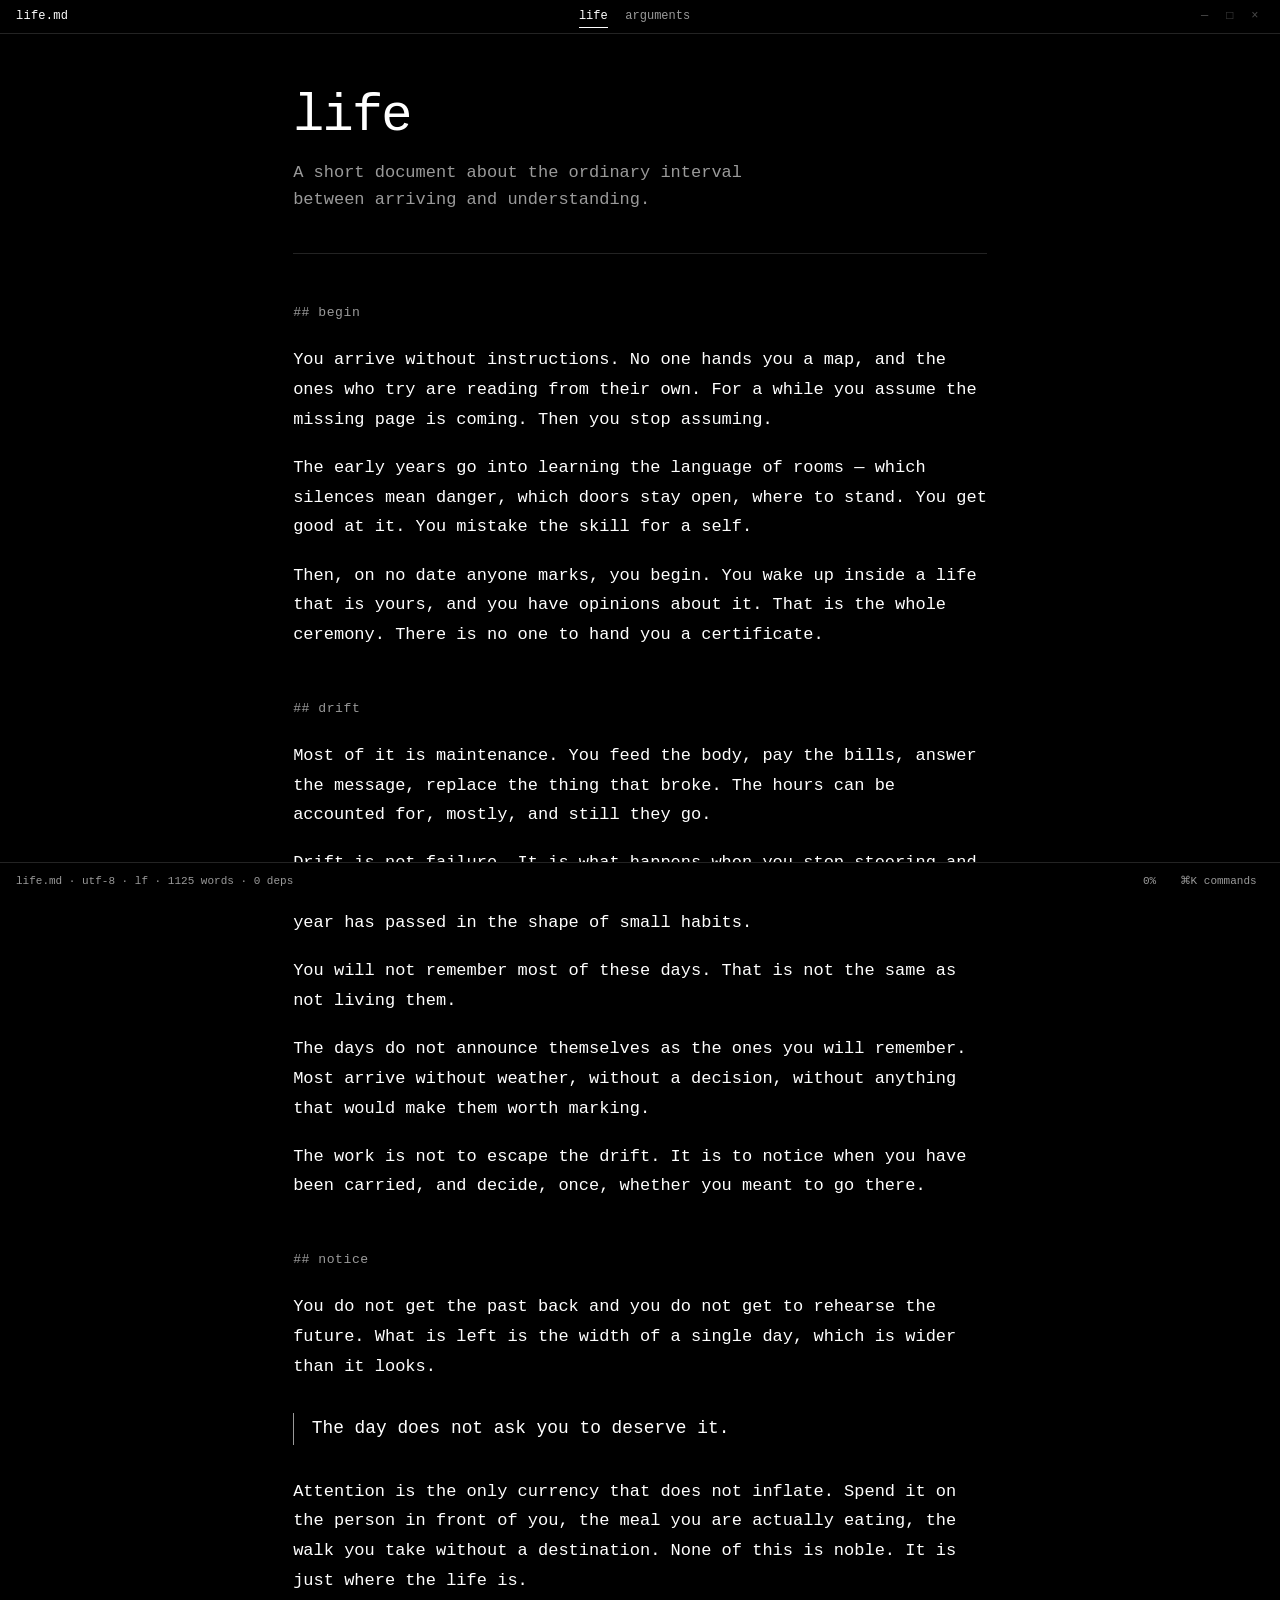
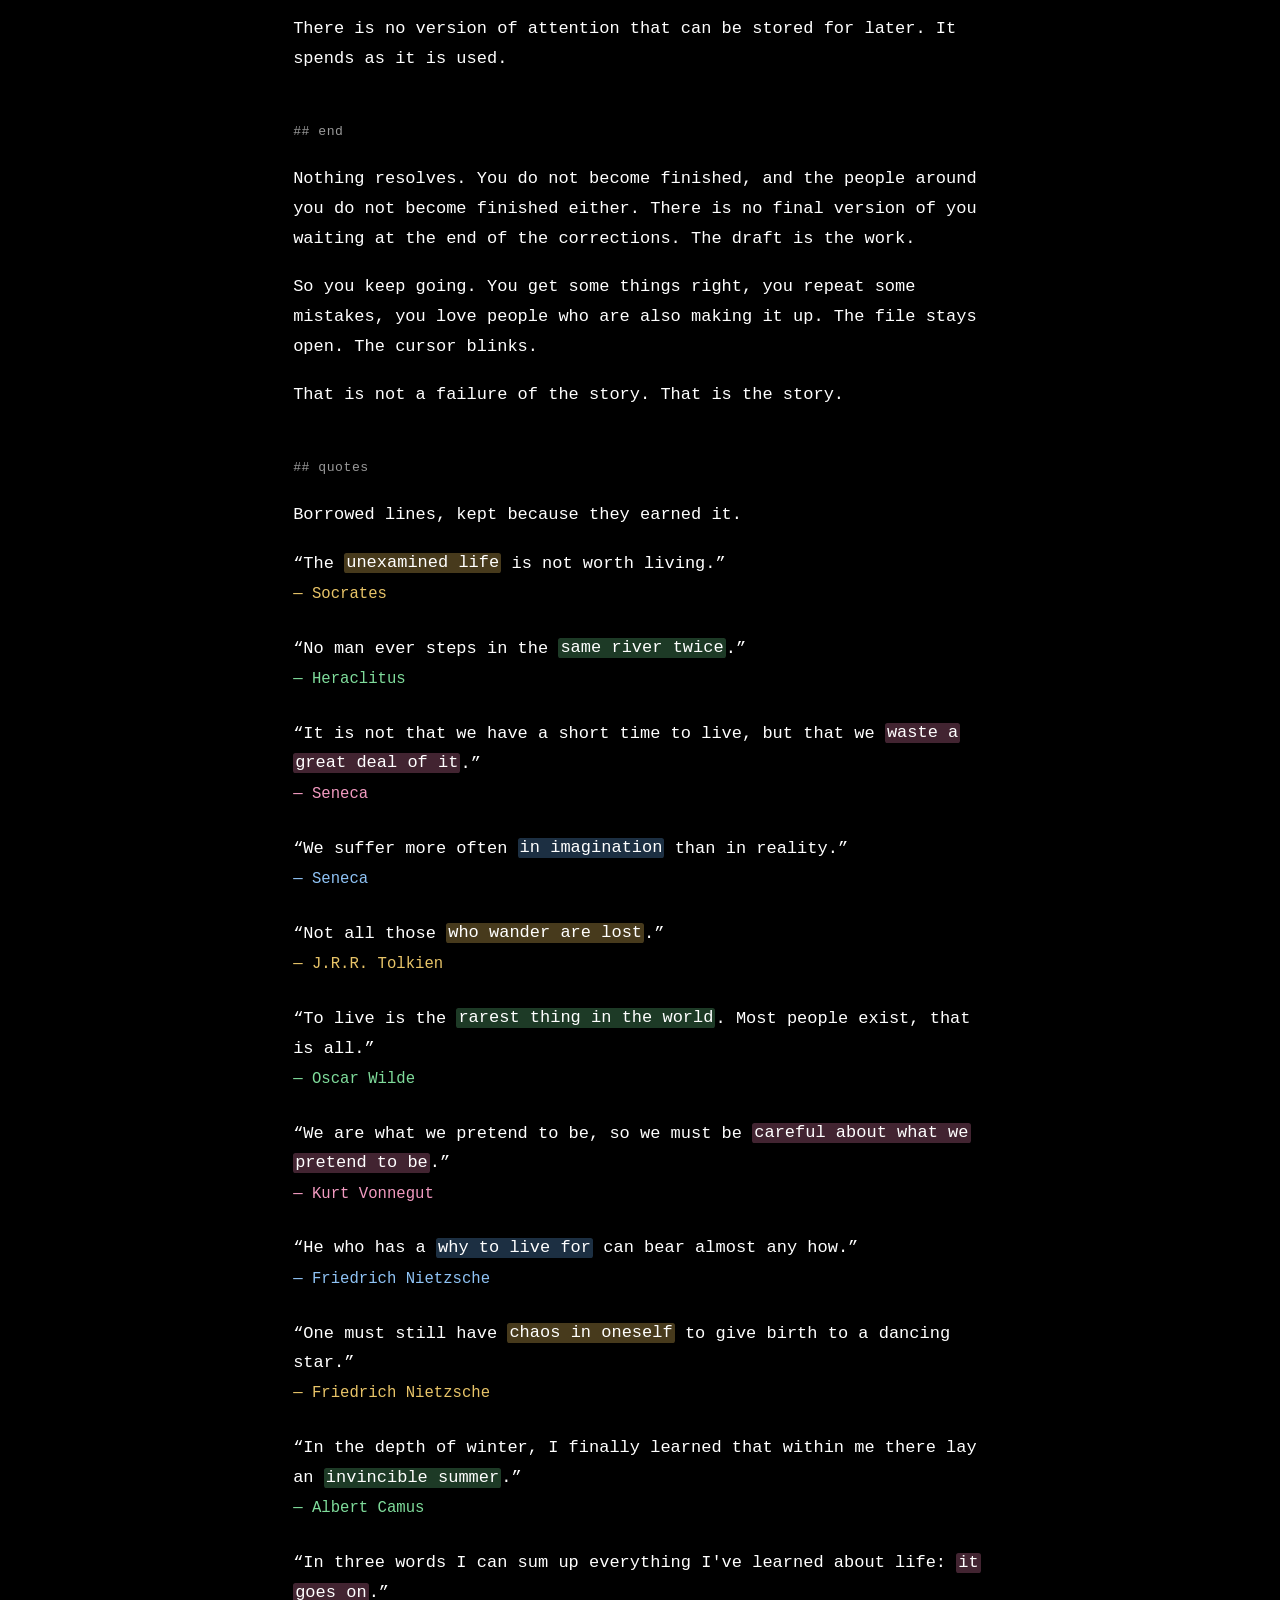
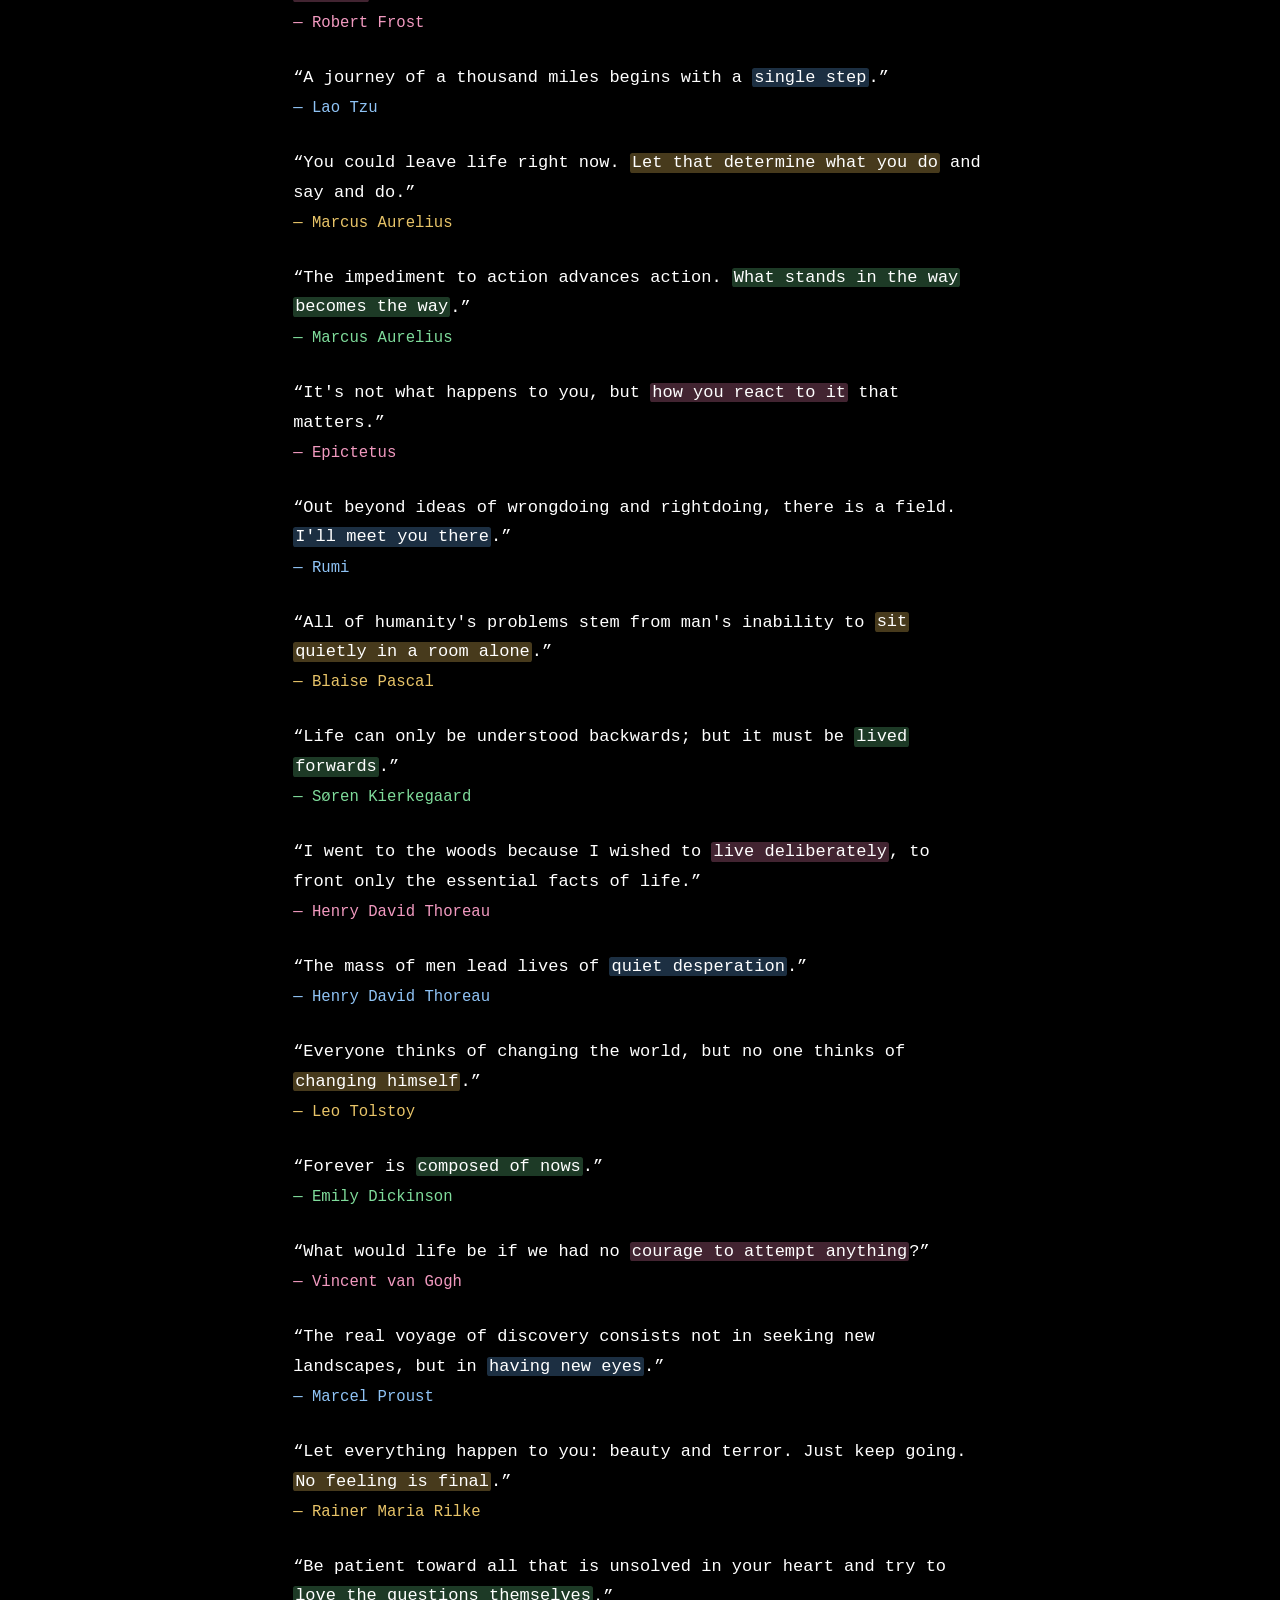
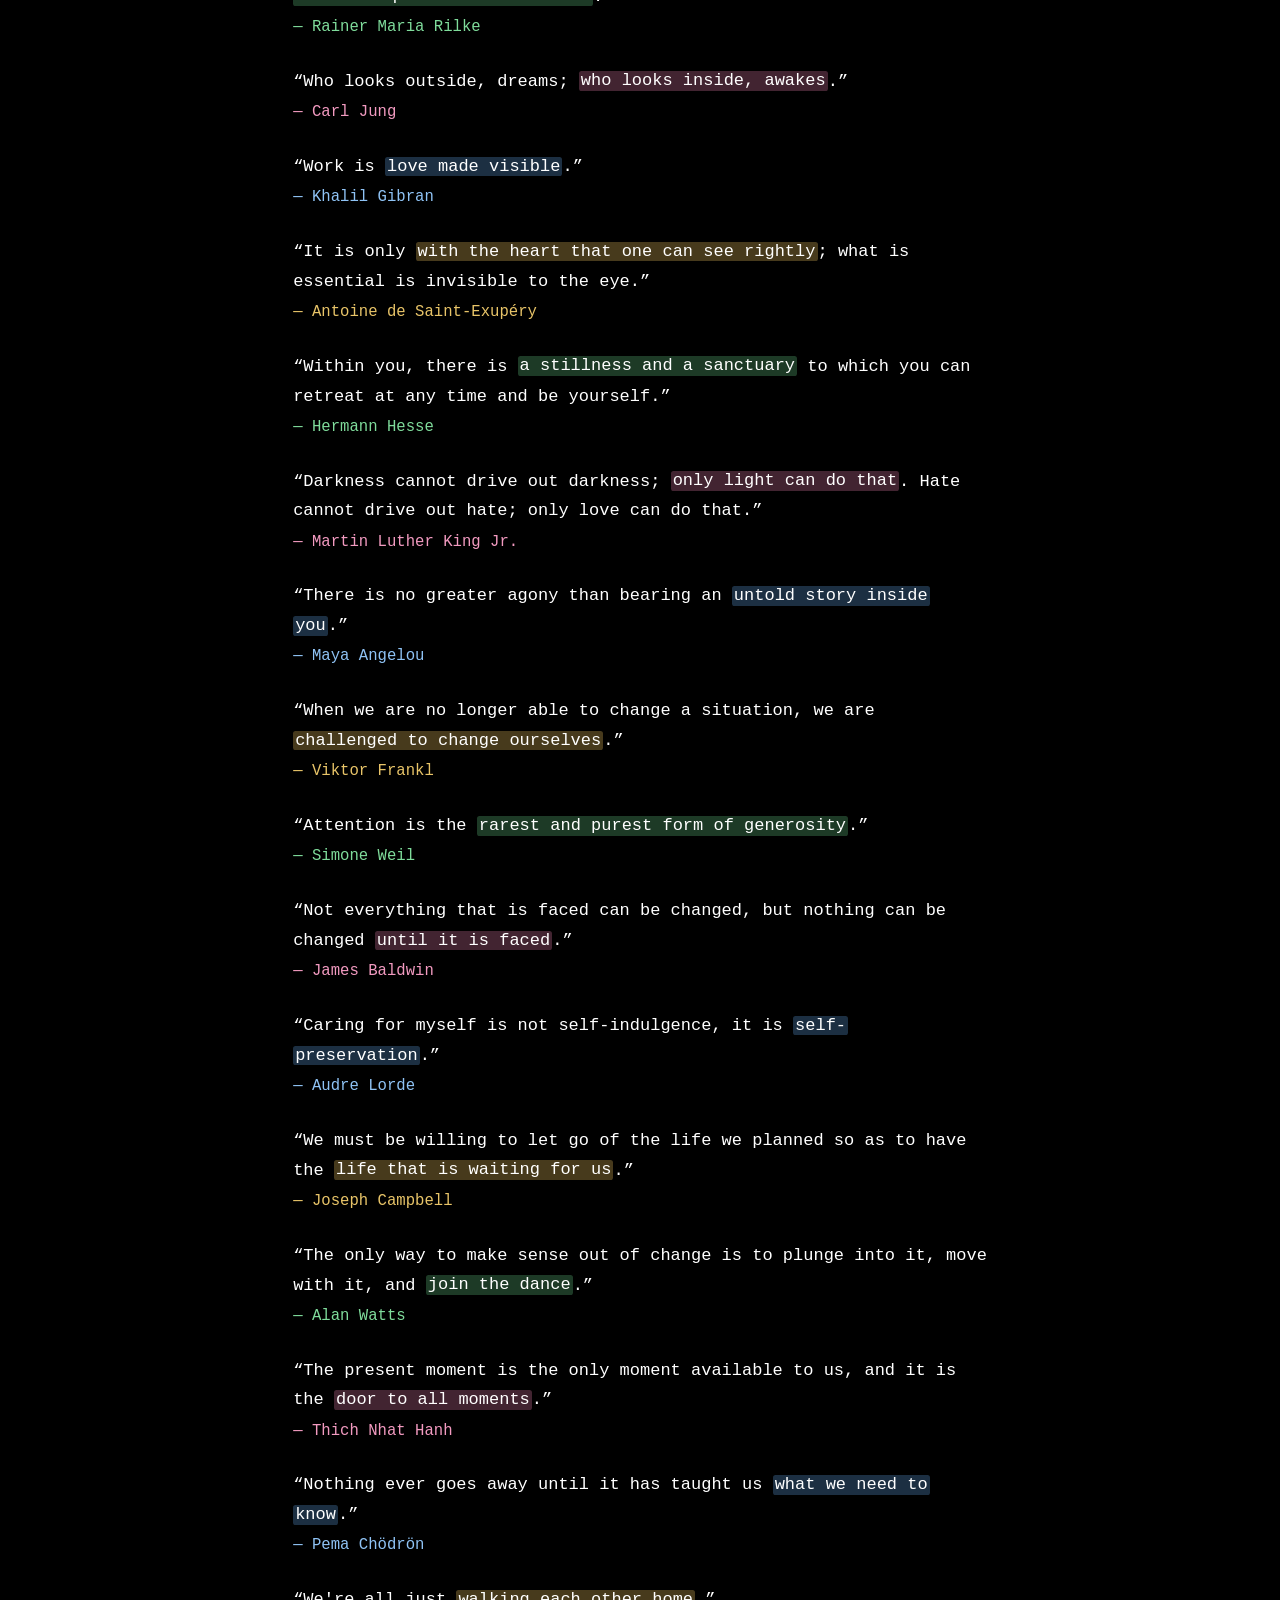
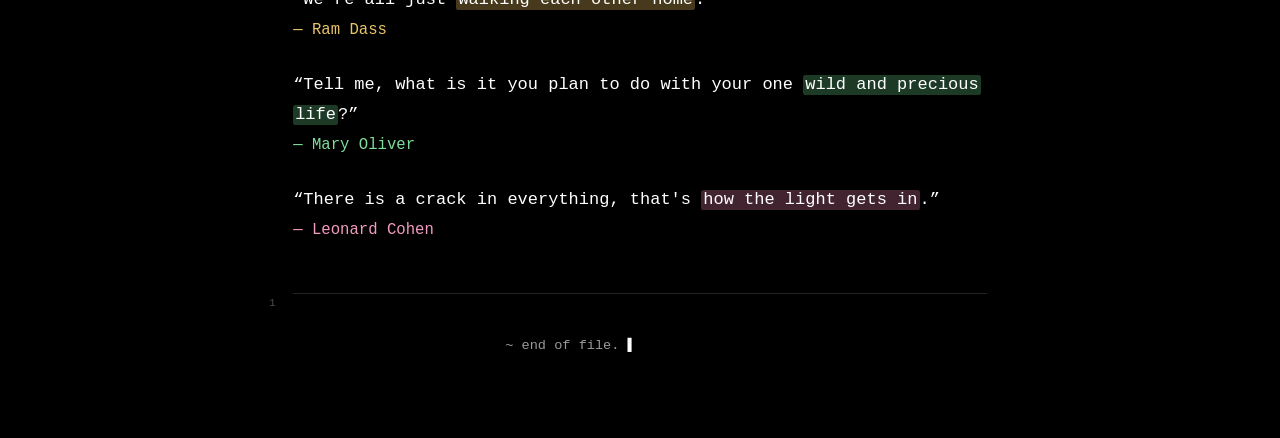
==== commit 09070982: "feat: add arguments page with nav, ten arguments and replies" ====
--- a/index.html
+++ b/index.html
@@ -10,7 +10,7 @@
   <meta property="og:description" content="A short, minimal single page about arriving, drifting, and noticing.">
   <meta property="og:type" content="website">
   <link rel="icon" href="data:image/svg+xml,%3Csvg xmlns='http://www.w3.org/2000/svg' viewBox='0 0 16 16'%3E%3Crect width='16' height='16' fill='%23000'/%3E%3Crect x='3' y='7' width='10' height='2' fill='%23fff'/%3E%3Crect x='11' y='4' width='2' height='5' fill='%23fff'/%3E%3C/svg%3E">
-  <link rel="stylesheet" href="style.css">
+  <link rel="stylesheet" href="style.css?v=0.8.0">
   <script>
     try {
       if (localStorage.getItem('life:invert') === '1') {
@@ -26,6 +26,10 @@
 
   <header class="titlebar">
     <span class="filename">life.md</span>
+    <nav class="nav" aria-label="Pages">
+      <a href="./" aria-current="page">life</a>
+      <a href="arguments.html">arguments</a>
+    </nav>
     <span class="winbtns" aria-hidden="true">— □ ×</span>
   </header>
 
@@ -152,6 +156,6 @@
     </div>
   </dialog>
 
-  <script src="main.js" defer></script>
+  <script src="main.js?v=0.8.0" defer></script>
 </body>
 </html>
--- a/style.css
+++ b/style.css
@@ -410,6 +410,58 @@
 #quotes p:nth-of-type(4n) .quote-by { color: var(--acc-p); }
 #quotes p:nth-of-type(4n+1) .quote-by { color: var(--acc-b); }
 
+/* ---------- nav and arguments ---------- */
+
+.nav {
+  display: flex;
+  gap: 1.1rem;
+}
+
+.nav a {
+  color: var(--dim);
+  text-decoration: none;
+}
+
+.nav a:hover,
+.nav a[aria-current] {
+  color: var(--fg);
+}
+
+.nav a[aria-current] {
+  border-bottom: 1px solid var(--fg);
+}
+
+.doc a {
+  color: var(--fg);
+  text-decoration-color: var(--faint);
+  text-underline-offset: 0.2em;
+}
+
+h3 {
+  margin: 2.2rem 0 0.5rem;
+  font-size: 1rem;
+  font-weight: 500;
+}
+
+.args .case {
+  margin-bottom: 0.6rem;
+}
+
+.args .reply {
+  margin-bottom: 0.5rem;
+  padding-left: 1.1rem;
+  border-left: 1px solid var(--line);
+  color: var(--dim);
+}
+
+.args .src {
+  font-size: 0.85em;
+  color: var(--faint);
+}
+
+#theist h3 { color: var(--acc-b); }
+#atheist h3 { color: var(--acc-p); }
+
 /* ---------- responsive ---------- */
 
 @media (max-width: 900px) {
@@ -424,6 +476,10 @@
 }
 
 @media (max-width: 540px) {
+  .winbtns {
+    display: none;
+  }
+
   .statusbar > .status-info {
     display: none;
   }
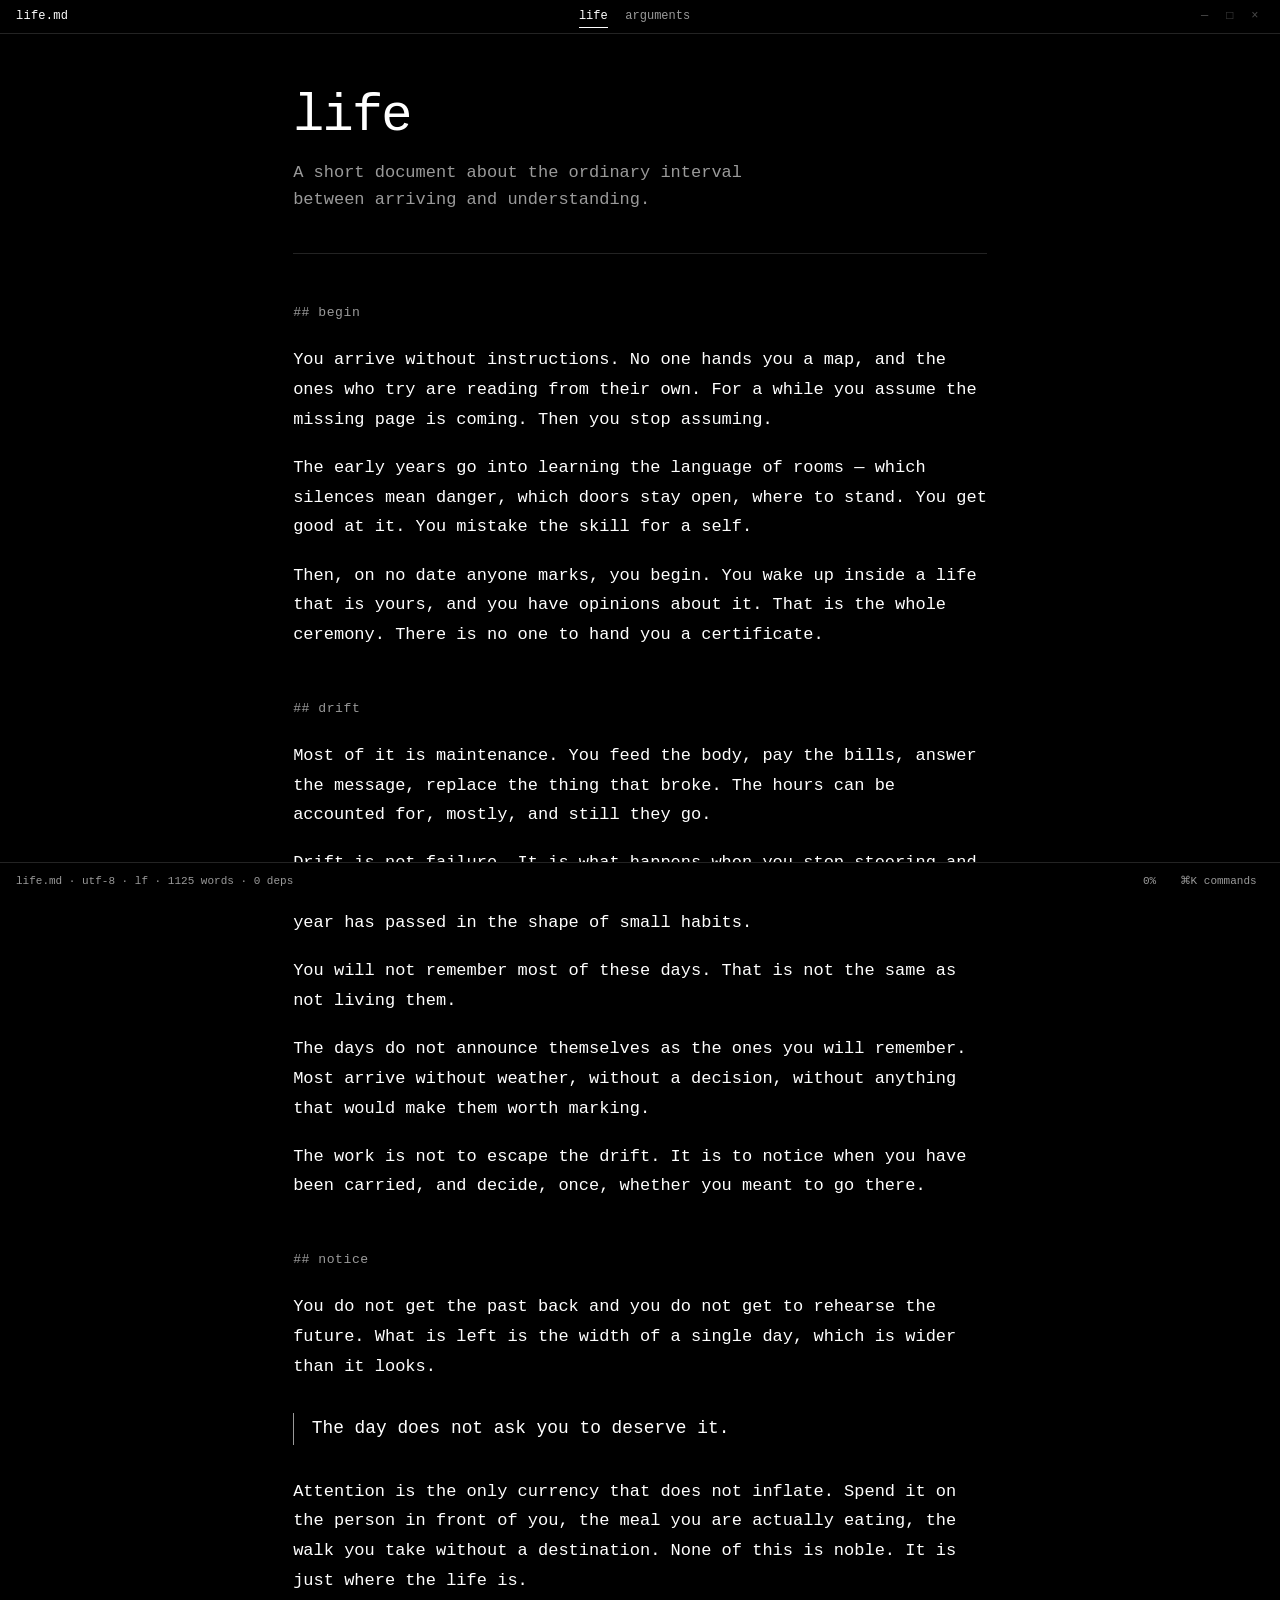
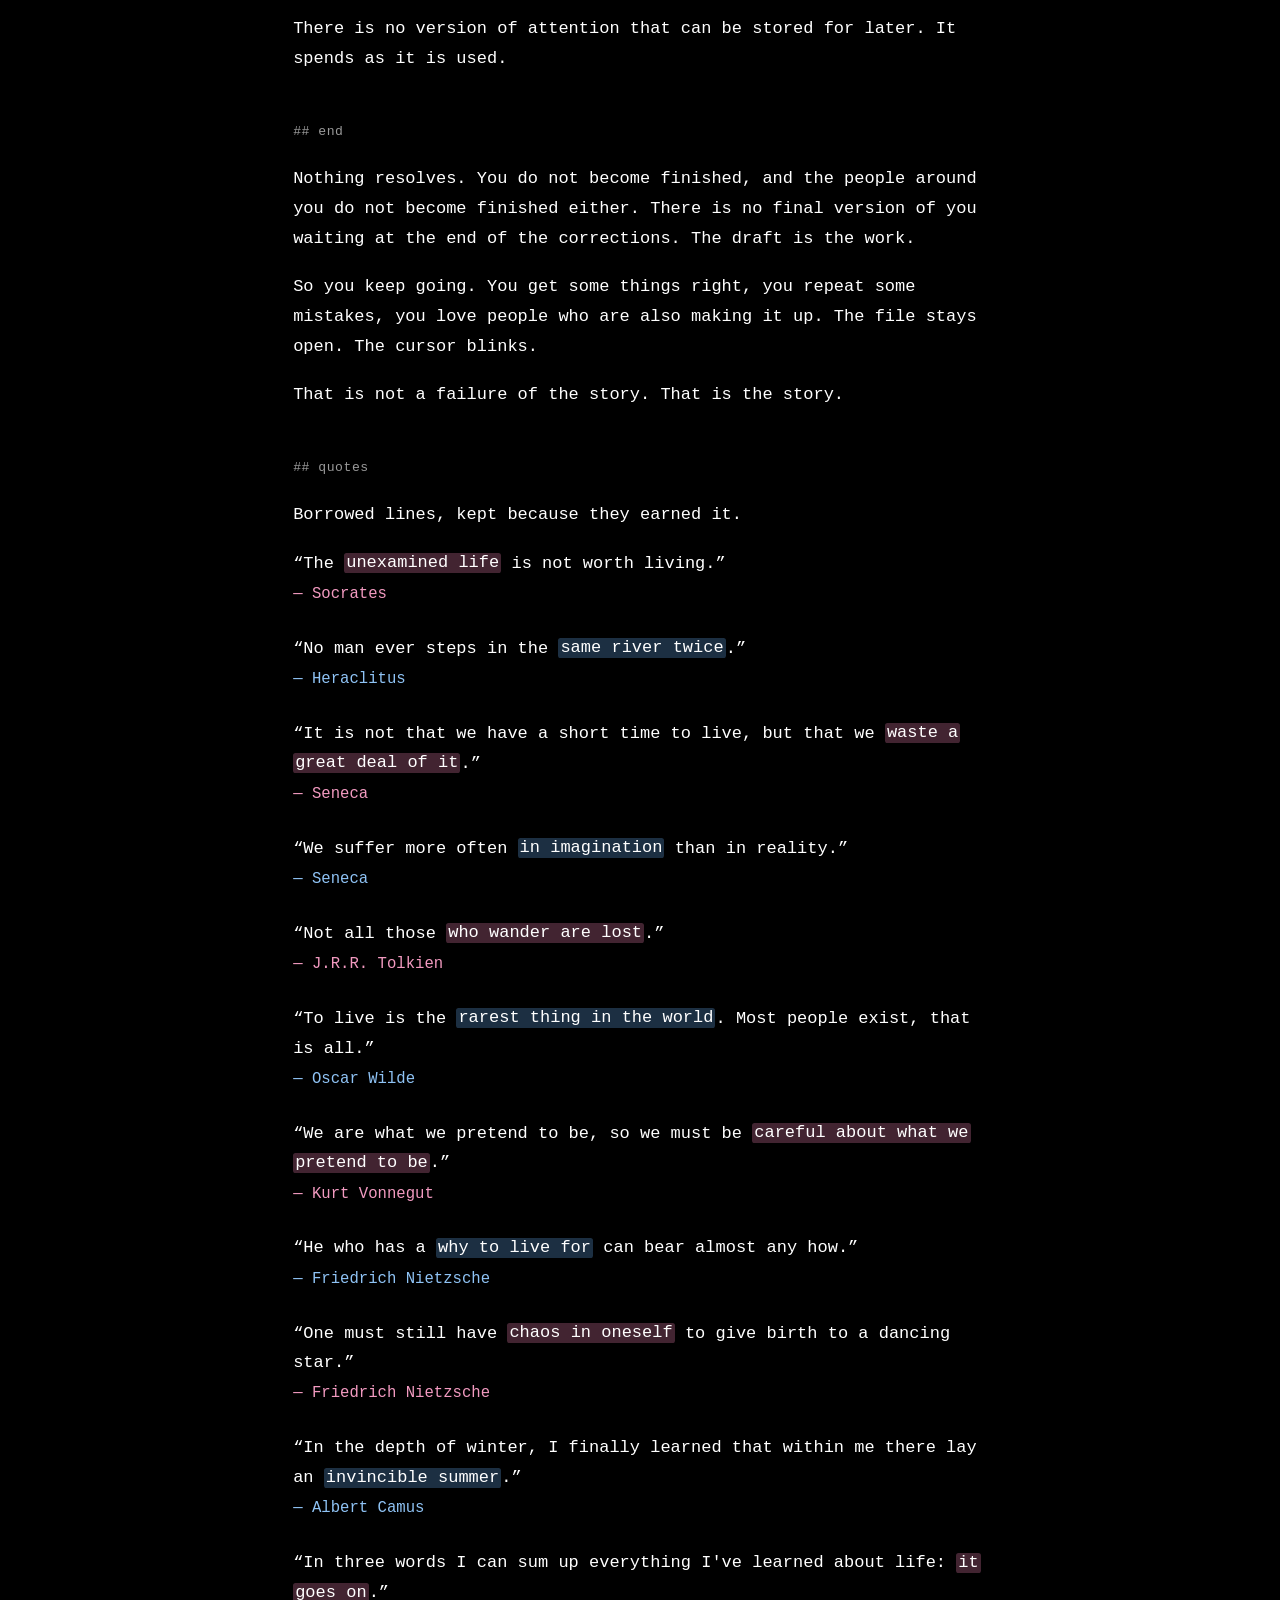
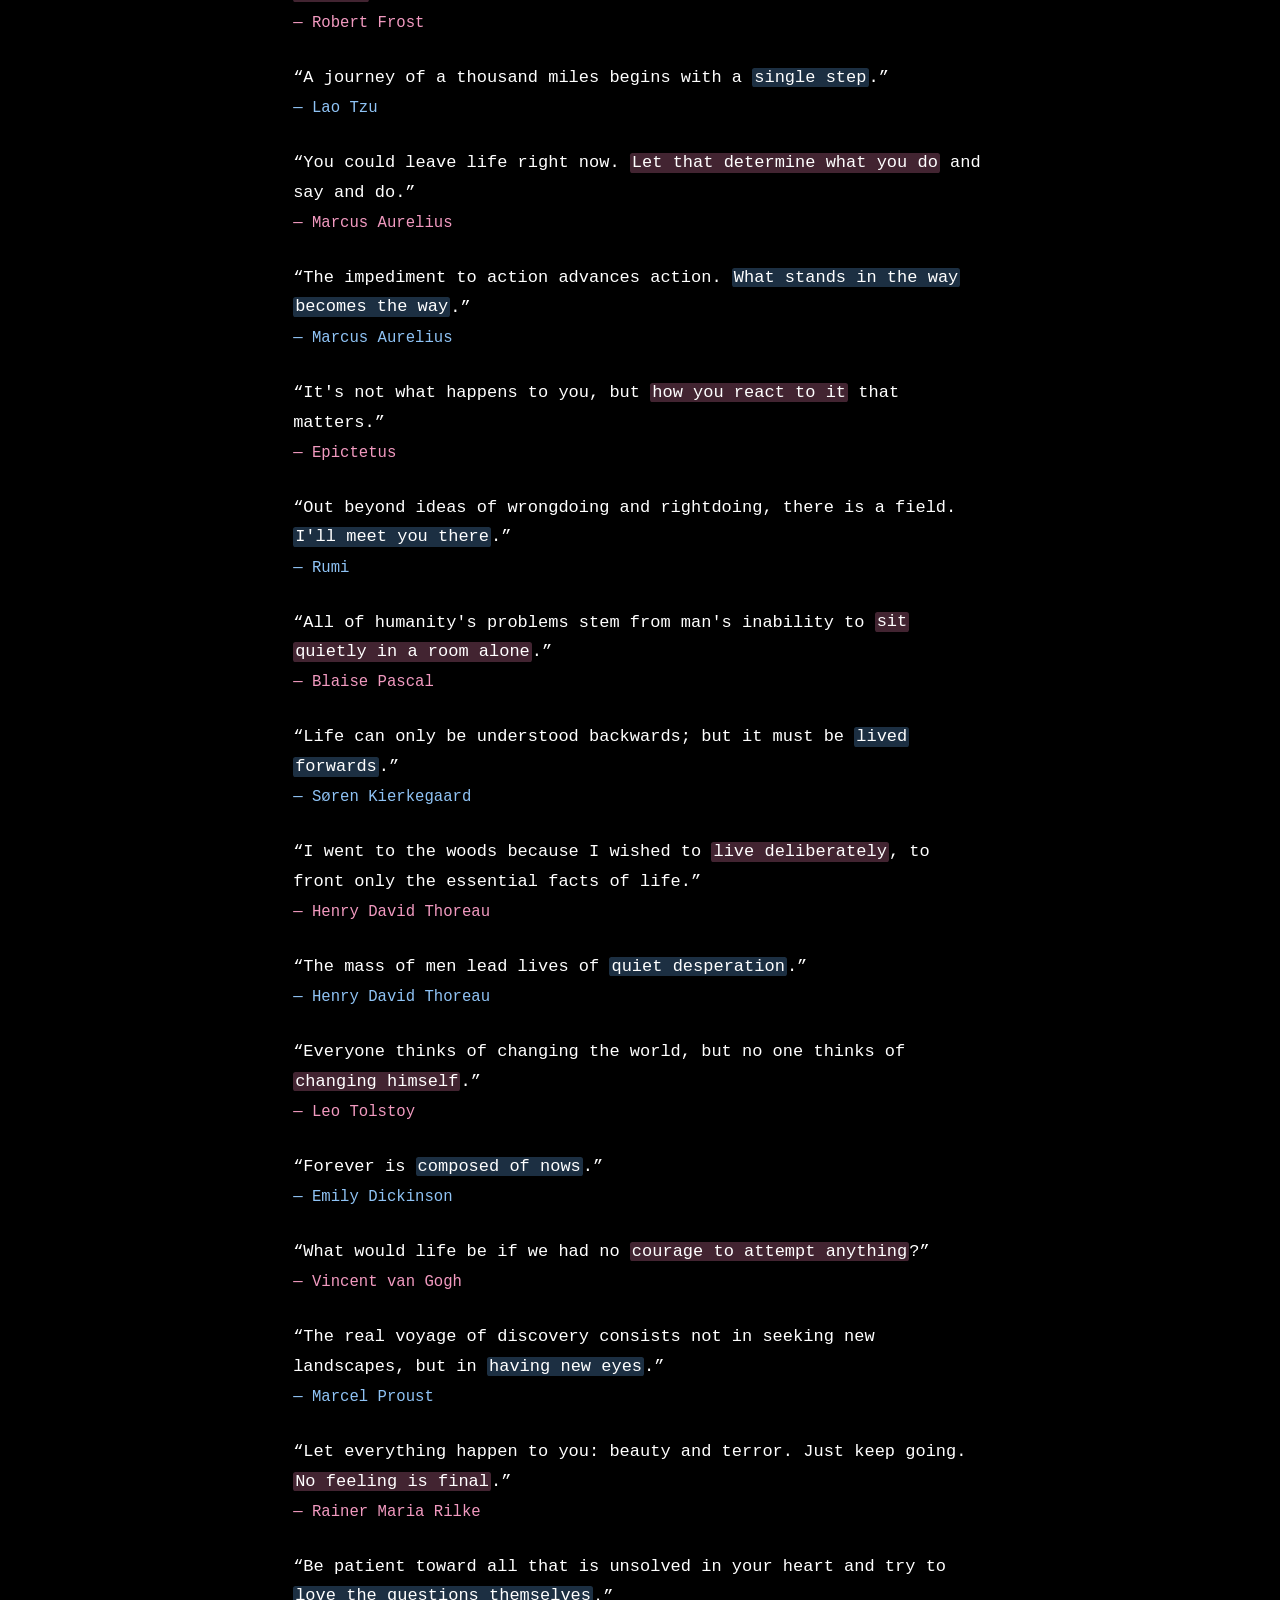
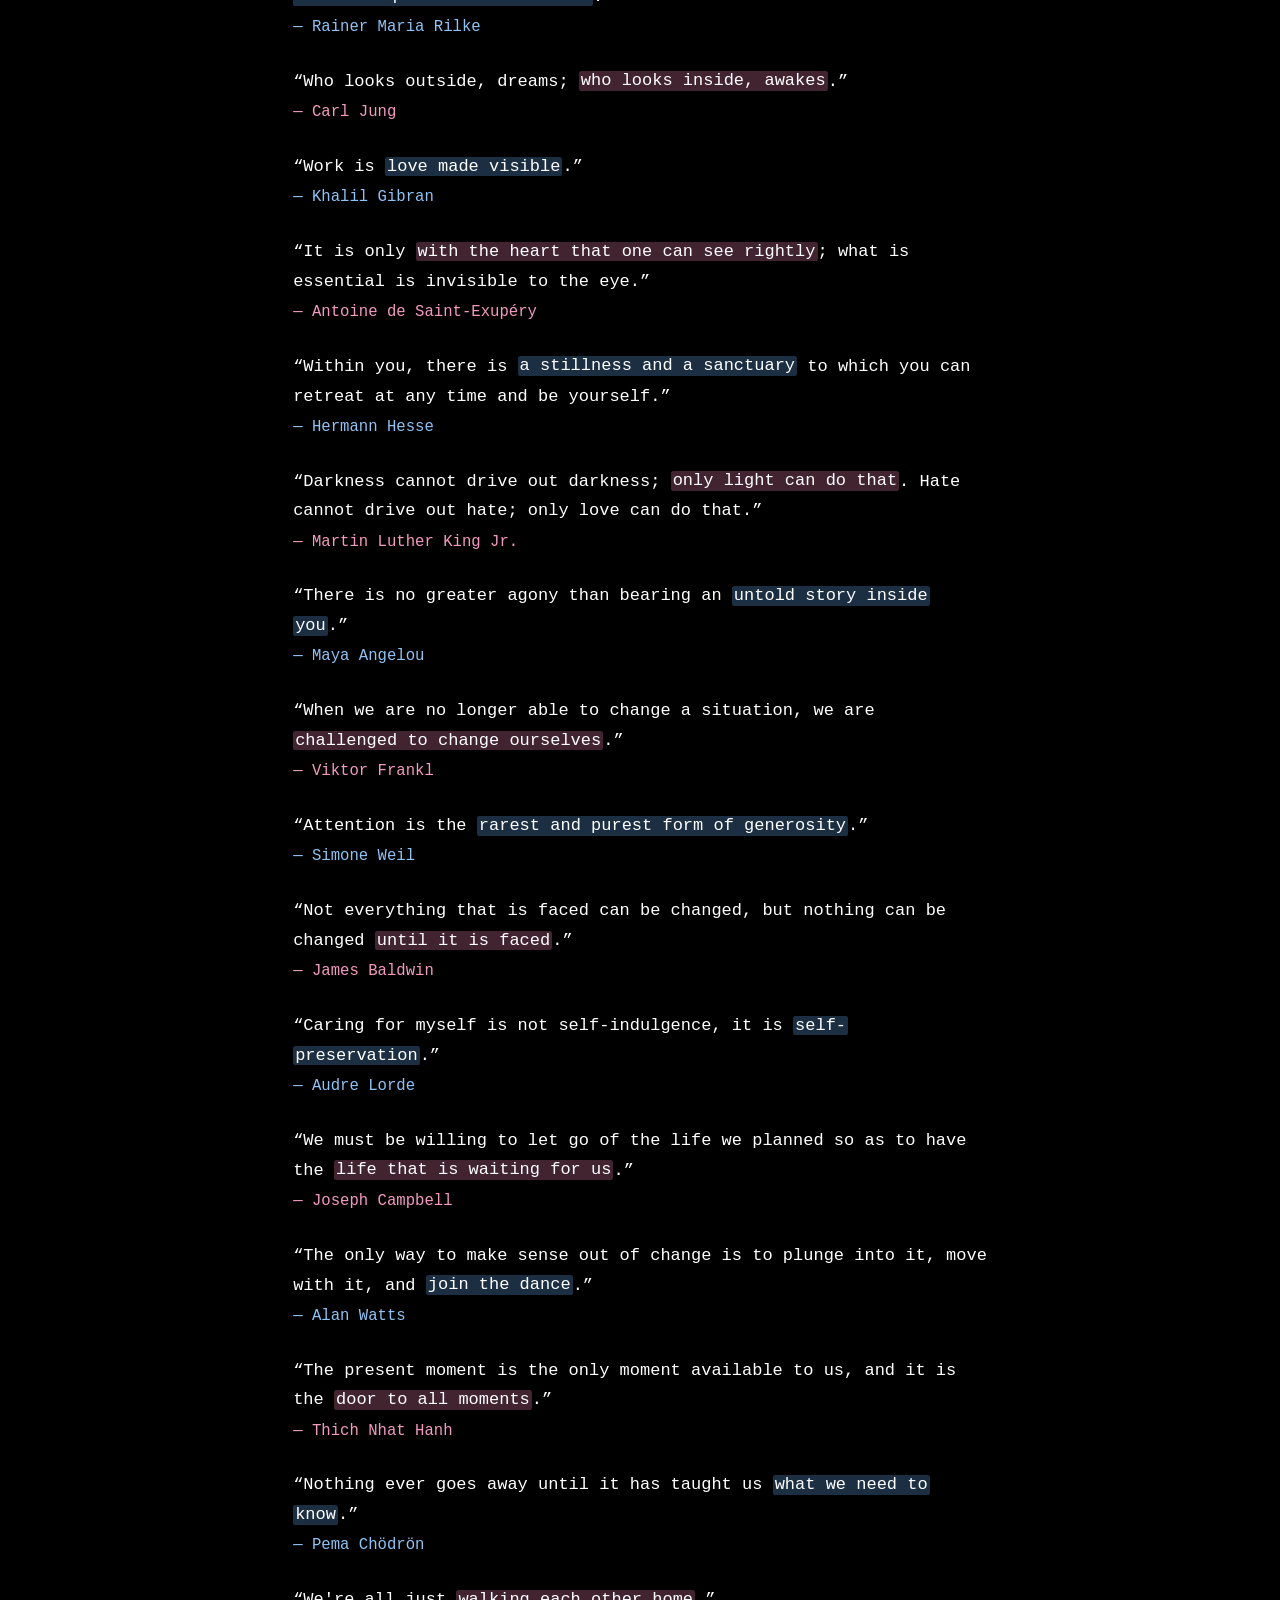
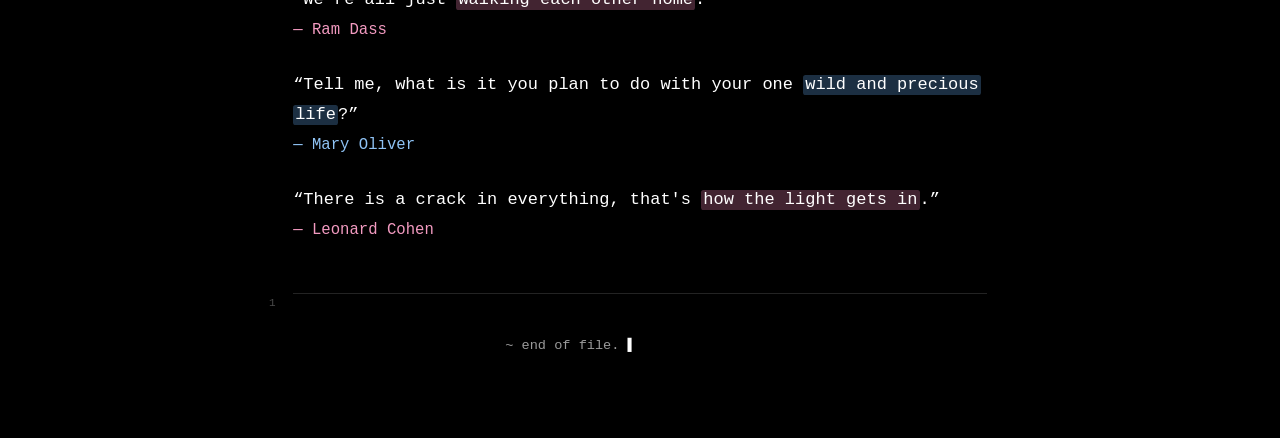
==== commit e352d5d3: "feat: soft blue and pink quote accents to match arguments page" ====
--- a/index.html
+++ b/index.html
@@ -10,7 +10,7 @@
   <meta property="og:description" content="A short, minimal single page about arriving, drifting, and noticing.">
   <meta property="og:type" content="website">
   <link rel="icon" href="data:image/svg+xml,%3Csvg xmlns='http://www.w3.org/2000/svg' viewBox='0 0 16 16'%3E%3Crect width='16' height='16' fill='%23000'/%3E%3Crect x='3' y='7' width='10' height='2' fill='%23fff'/%3E%3Crect x='11' y='4' width='2' height='5' fill='%23fff'/%3E%3C/svg%3E">
-  <link rel="stylesheet" href="style.css?v=0.8.0">
+  <link rel="stylesheet" href="style.css?v=0.8.3">
   <script>
     try {
       if (localStorage.getItem('life:invert') === '1') {
@@ -156,6 +156,6 @@
     </div>
   </dialog>
 
-  <script src="main.js?v=0.8.0" defer></script>
+  <script src="main.js?v=0.8.3" defer></script>
 </body>
 </html>
--- a/style.css
+++ b/style.css
@@ -400,15 +400,11 @@
   -webkit-box-decoration-break: clone;
 }
 
-#quotes p:nth-of-type(4n+2) mark.hl { background: var(--hl-y); }
-#quotes p:nth-of-type(4n+3) mark.hl { background: var(--hl-g); }
-#quotes p:nth-of-type(4n) mark.hl { background: var(--hl-p); }
-#quotes p:nth-of-type(4n+1) mark.hl { background: var(--hl-b); }
-
-#quotes p:nth-of-type(4n+2) .quote-by { color: var(--acc-y); }
-#quotes p:nth-of-type(4n+3) .quote-by { color: var(--acc-g); }
-#quotes p:nth-of-type(4n) .quote-by { color: var(--acc-p); }
-#quotes p:nth-of-type(4n+1) .quote-by { color: var(--acc-b); }
+#quotes p:nth-of-type(odd) mark.hl { background: var(--hl-b); }
+#quotes p:nth-of-type(even) mark.hl { background: var(--hl-p); }
+
+#quotes p:nth-of-type(odd) .quote-by { color: var(--acc-b); }
+#quotes p:nth-of-type(even) .quote-by { color: var(--acc-p); }
 
 /* ---------- nav and arguments ---------- */
 
@@ -454,6 +450,18 @@
   color: var(--dim);
 }
 
+.args .tr {
+  margin-bottom: 0.6rem;
+  color: var(--dim);
+  font-size: 0.8em;
+}
+
+.args .say {
+  font-size: 1.12em;
+  letter-spacing: 0.01em;
+  margin-bottom: 0.2rem;
+}
+
 .args .src {
   font-size: 0.85em;
   color: var(--faint);
@@ -461,6 +469,8 @@
 
 #theist h3 { color: var(--acc-b); }
 #atheist h3 { color: var(--acc-p); }
+#cracks h3 { color: var(--acc-g); }
+#verses h3 { color: var(--acc-y); }
 
 /* ---------- responsive ---------- */
 
